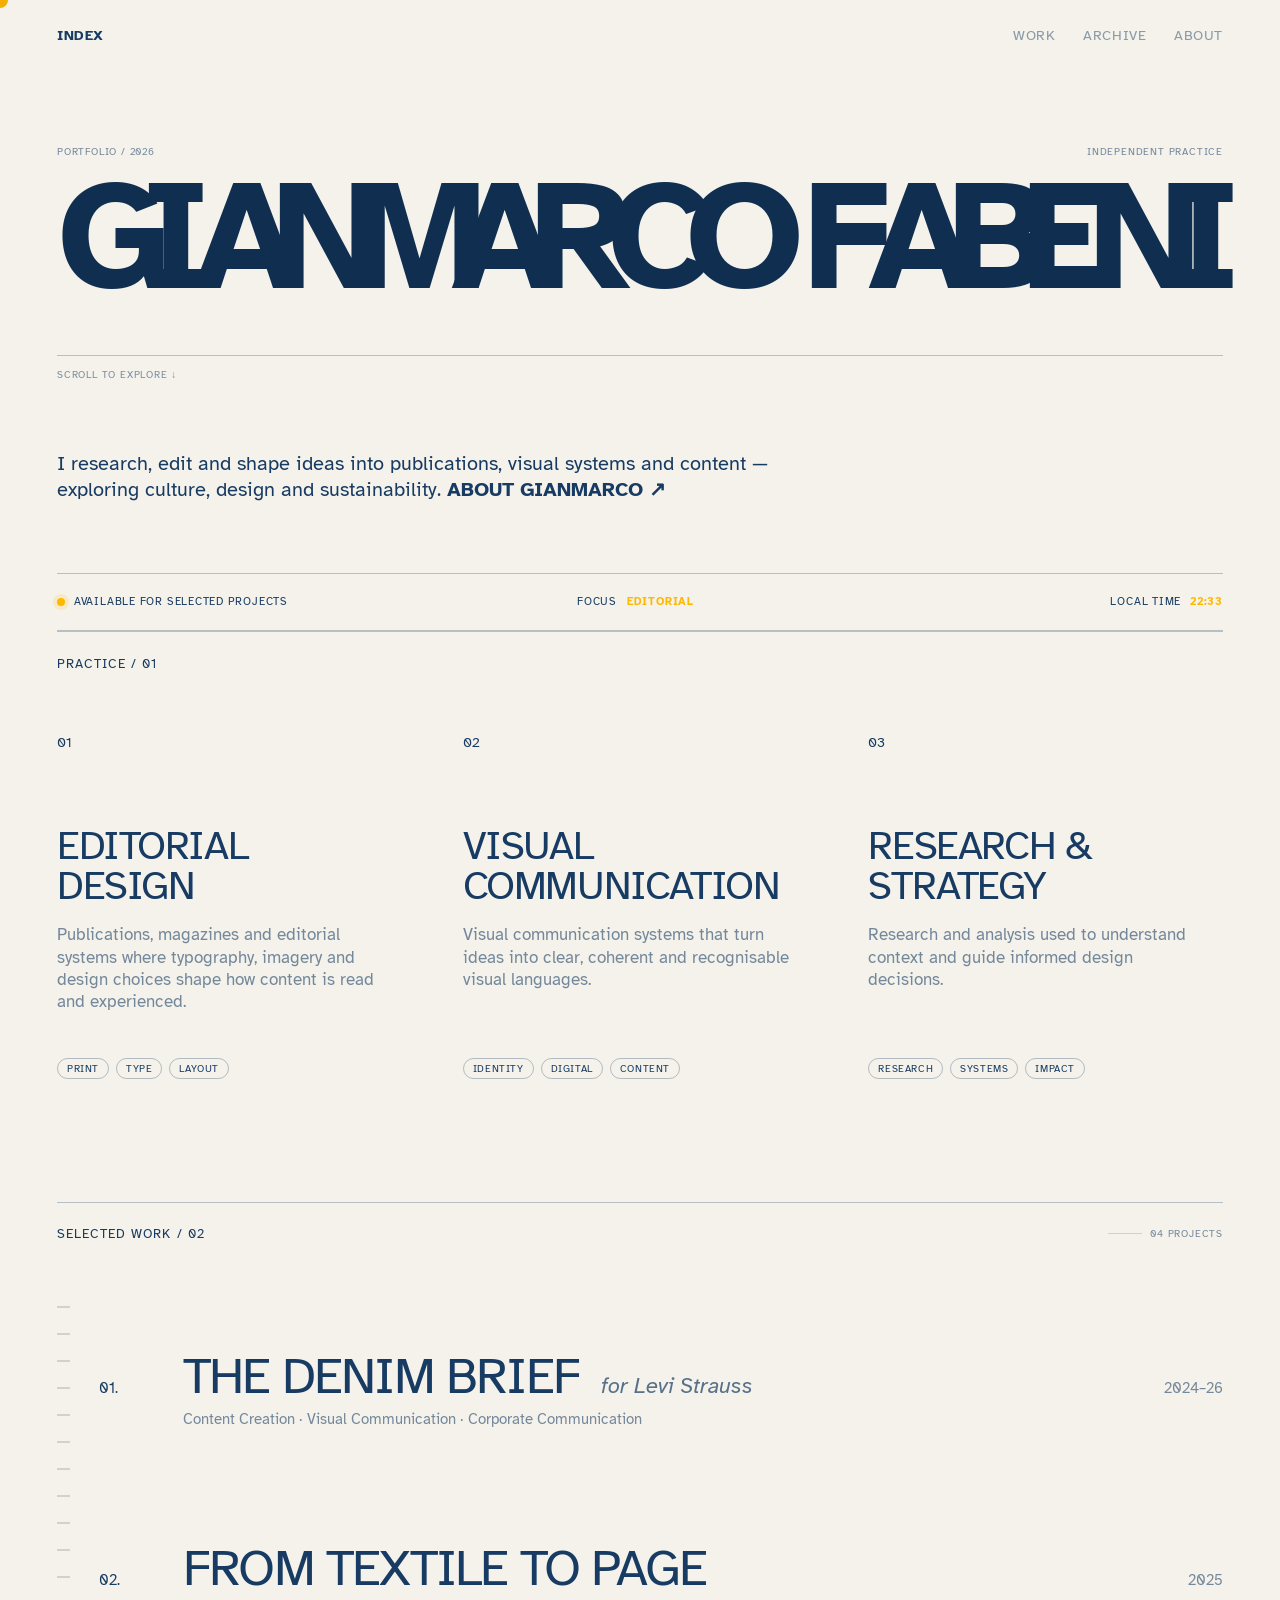
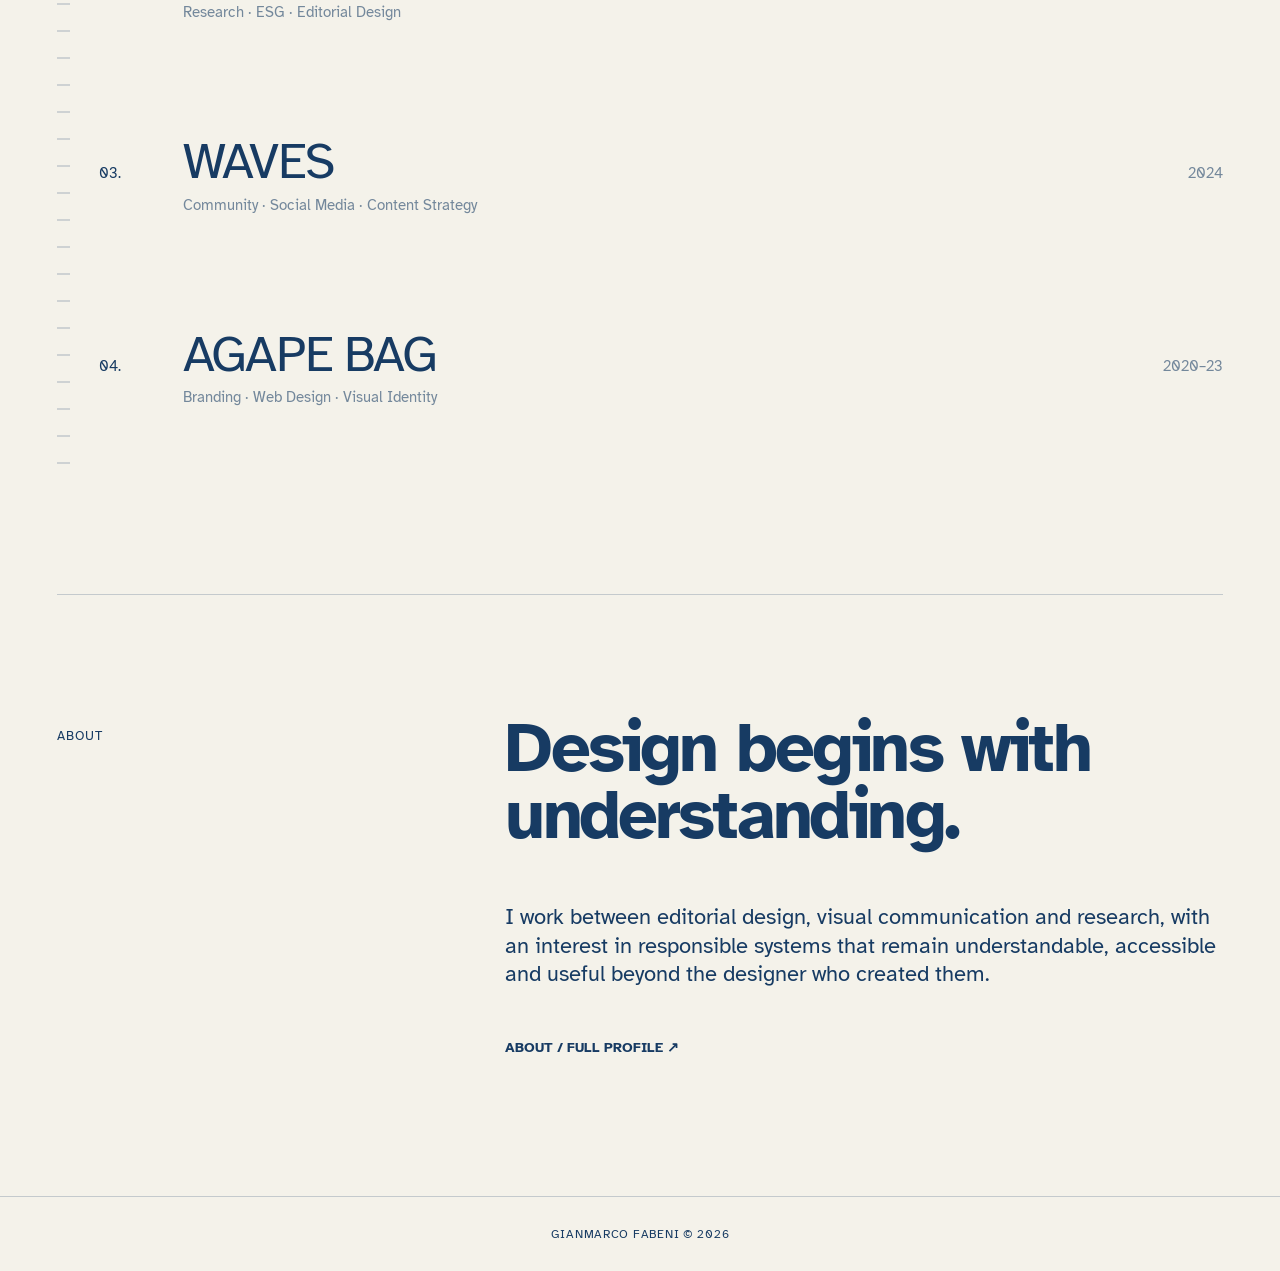
==== index.html @ 1331a229 "Add files via upload" ====
<!doctype html>
<html lang="en">
<head>
  <meta charset="utf-8">
  <meta name="viewport" content="width=device-width,initial-scale=1">
  <title>Gianmarco Fabeni — Editorial & Visual Designer</title>
  <meta name="description" content="Gianmarco Fabeni — Editorial & Visual Designer working across research, communication and responsible design.">
  <link rel="preconnect" href="https://fonts.googleapis.com">
  <link rel="preconnect" href="https://fonts.gstatic.com" crossorigin>
  <link href="https://fonts.googleapis.com/css2?family=Atkinson+Hyperlegible:wght@400;700&display=swap" rel="stylesheet">
  <link rel="stylesheet" href="styles.css">
</head>
<body>
  <div class="cursor" aria-hidden="true"></div>

  <header class="site-header">
    <span class="page-label">INDEX</span>
    <nav aria-label="Main navigation">
      <a href="#work">WORK</a>
      <a href="archive.html">ARCHIVE</a>
      <a href="about.html">ABOUT</a>
    </nav>
  </header>

  <main id="top">
    <section class="hero">
      <div class="hero-meta"><span>PORTFOLIO / 2026</span><span>INDEPENDENT PRACTICE</span></div><h1 class="masthead dynamic-hero-name" aria-label="Gianmarco Fabeni">GIANMARCO FABENI</h1>
      <div class="hero-rule"></div><span class="scroll-cue">SCROLL TO EXPLORE ↓</span>
      <div class="intro">
        <p>I research, edit and shape ideas into publications, visual systems and content — exploring culture, design and sustainability. <a href="about.html">ABOUT GIANMARCO ↗</a></p>
      </div>
    </section>

    <section class="status-strip" aria-label="Current status">
      <div class="status-item"><span class="status-dot"></span><span>AVAILABLE FOR SELECTED PROJECTS</span></div>
      <div class="status-item status-mode"><span>FOCUS</span><strong id="focus-mode">EDITORIAL</strong></div>
      <div class="status-item status-time"><span>LOCAL TIME</span><strong id="local-time">--:--</strong></div>
    </section>

    <section class="practice" id="practice" aria-labelledby="practice-title">
      <div class="practice-heading" id="practice-title">PRACTICE / 01</div>

      <div class="practice-list">
        <article class="practice-item">
          <span class="practice-number">01</span>
          <div>
            <h2>EDITORIAL DESIGN</h2>
            <p>Publications, magazines and editorial systems where typography, imagery and design choices shape how content is read and experienced.</p><div class="practice-tags"><span>PRINT</span><span>TYPE</span><span>LAYOUT</span></div>
          </div>
        </article>

        <article class="practice-item">
          <span class="practice-number">02</span>
          <div>
            <h2>VISUAL COMMUNICATION</h2>
            <p>Visual communication systems that turn ideas into clear, coherent and recognisable visual languages.</p><div class="practice-tags"><span>IDENTITY</span><span>DIGITAL</span><span>CONTENT</span></div>
          </div>
        </article>

        <article class="practice-item">
          <span class="practice-number">03</span>
          <div>
            <h2>RESEARCH &amp; STRATEGY</h2>
            <p>Research and analysis used to understand context and guide informed design decisions.</p><div class="practice-tags"><span>RESEARCH</span><span>SYSTEMS</span><span>IMPACT</span></div>
          </div>
        </article>
      </div>
    </section>

    <section class="work" id="work" aria-labelledby="work-title">
      <div class="section-label" id="work-title">SELECTED WORK / 02 <span class="section-count">04 PROJECTS</span></div>
      <div class="project-index"><div class="continuous-rail" aria-hidden="true"></div>

        <article class="project" tabindex="0">
          <div class="project-row">
            <span class="number">01.</span>
            <h2><span class="project-title-main">THE DENIM BRIEF</span><span class="project-client">for Levi Strauss</span></h2>
            <span class="year">2024–26</span>
          </div>
          <p class="tags">Content Creation · Visual Communication · Corporate Communication</p>
          <div class="project-more"><p>An internal communication project connecting retail data, product knowledge and store culture through editorial content.</p><a href="denim-brief.html" aria-label="Explore The Denim Brief">EXPLORE PROJECT ↗</a></div>
        </article>

        <article class="project" tabindex="0">
          <div class="project-row">
            <span class="number">02.</span>
            <h2>FROM TEXTILE TO PAGE</h2>
            <span class="year">2025</span>
          </div>
          <p class="tags">Research · ESG · Editorial Design</p>
          <div class="project-more"><p>A research-led editorial project exploring how ESG principles can inform visual design, from production and material choices to inclusive communication.</p><a href="from-textile-to-page.html" aria-label="Explore From Textile to Page">EXPLORE PROJECT ↗</a></div>
        </article>

        <article class="project" tabindex="0">
          <div class="project-row">
            <span class="number">03.</span>
            <h2>WAVES</h2>
            <span class="year">2024</span>
          </div>
          <p class="tags">Community · Social Media · Content Strategy</p>
          <div class="project-more"><p>A communication ecosystem designed to build and engage a community through editorial content, social media, podcasts, music and events.</p><a href="waves.html" aria-label="Explore Waves">EXPLORE PROJECT ↗</a></div>
        </article>

        <article class="project" tabindex="0">
          <div class="project-row">
            <span class="number">04.</span>
            <h2>AGAPE BAG</h2>
            <span class="year">2020–23</span>
          </div>
          <p class="tags">Branding · Web Design · Visual Identity</p>
          <div class="project-more"><p>A visual identity developed to translate the brand’s character into a coherent visual language, extending from its core identity to web and physical touchpoints.</p><a href="agape-bag.html" aria-label="Explore Agape Bag">EXPLORE PROJECT ↗</a></div>
        </article>
      </div>
    </section>

    <section class="about" id="about">
      <p class="eyebrow">ABOUT</p>
      <h2>Design begins with understanding.</h2>
      <p>I work between editorial design, visual communication and research, with an interest in responsible systems that remain understandable, accessible and useful beyond the designer who created them.</p>
      <a href="about.html">ABOUT / FULL PROFILE ↗</a>
    </section>
  </main>

  <footer>
    <span>GIANMARCO FABENI © 2026</span>
  </footer>

  <script src="script.js"></script>
</body>
</html>
---- styles.css ----
*{box-sizing:border-box}
:root{
  --paper:#f4f2ea;
  --ink:#173b63;
  --muted:rgba(23,59,99,.58);
  --yellow:#FFB800;
  --margin:clamp(24px,4.45vw,64px);
}
html{scroll-behavior:smooth}
body{
  margin:0;background:var(--paper);color:var(--ink);
  font-family:"Atkinson Hyperlegible",Arial,sans-serif;
  cursor:none;
}
a{color:inherit;text-decoration:none}
a:hover{text-decoration:underline;text-underline-offset:.18em}
.site-header{
  position:relative;display:flex;justify-content:space-between;align-items:center;
  padding:28px var(--margin);font-size:14px;letter-spacing:.04em;
}
.site-header nav{display:flex;gap:28px}
.site-header nav a{opacity:.48}.site-header nav a:hover{opacity:1}
.nav-active{font-weight:700}
.hero{
  min-height:calc(100vh - 74px);padding:5vh var(--margin) 8vh;
  display:flex;flex-direction:column;justify-content:flex-start;gap:clamp(88px,7.5vw,112px);
}
.hero h1{margin:0;font-size:clamp(86px,13.5vw,210px);line-height:.78;letter-spacing:-.065em;font-weight:700}
.hero h1 span{display:block}
.intro{width:min(680px,58vw);margin-left:1px}
.intro p{font-size:clamp(18px,1.55vw,25px);line-height:1.25;margin:0}
.intro a,.project-more a,.about a{font-weight:700;white-space:nowrap}
.work{padding:80px var(--margin) 130px}
.section-label,.eyebrow{font-size:13px;letter-spacing:.08em;margin-bottom:52px}
.project-index{border-top:1px solid rgba(23,59,99,.22)}
.project{
  position:relative;padding:58px 0 58px 42px;border-bottom:0;
  outline:none;overflow:hidden;
}
.rail{
  position:absolute;left:0;top:0;bottom:0;width:40px;
}
.project-row{display:grid;grid-template-columns:68px minmax(0,1fr) auto;align-items:baseline;gap:16px}
.number,.year,.tags{font-size:15px}
.project h2{
  margin:0;font-size:clamp(34px,4vw,61px);line-height:.95;letter-spacing:-.035em;font-weight:400;
  transform-origin:left center;transition:transform .30s cubic-bezier(.2,.75,.25,1),font-weight .2s ease;
}
.year{color:var(--muted)}
.tags{margin:10px 0 0 84px;color:var(--muted)}
.project-more{
  margin:0 0 0 84px;max-width:800px;max-height:0;opacity:0;overflow:hidden;transform:translateY(-10px);
  transition:max-height .46s cubic-bezier(.22,.7,.22,1),opacity .34s ease .06s,transform .42s cubic-bezier(.22,.7,.22,1),margin .42s cubic-bezier(.22,.7,.22,1);
}
.project-more > a{
  display:block;
  width:max-content;
  margin:12px 0 0 0;
}
.project-more p{font-size:18px;line-height:1.3;margin:0}
.project-more a{font-size:14px;white-space:nowrap}
.project:hover .rail:after,.project:focus-within .project:hover h2,.project:focus-within h2{transform:scale(1.12);font-weight:700}
.project:hover .project-more,.project:focus-within .project-more{
  max-height:110px;opacity:1;transform:none;margin-top:24px
}
.about{
  margin:0 var(--margin);padding:120px 0 140px;border-top:1px solid rgba(23,59,99,.22);
  display:grid;grid-template-columns:1fr 2fr;column-gap:7vw;
}
.about .eyebrow{grid-column:1}
.about h2{grid-column:2;margin:0 0 32px;font-size:clamp(42px,5.5vw,84px);line-height:.95;letter-spacing:-.04em}
.about>p:not(.eyebrow),.about>a{grid-column:2}
.about>p:not(.eyebrow){max-width:720px;font-size:22px;line-height:1.3}
.about>a{margin-top:28px;font-size:14px}
footer{
  padding:30px var(--margin);border-top:1px solid rgba(23,59,99,.22);
  display:flex;justify-content:space-between;font-size:12px;letter-spacing:.06em
}
.cursor{
  position:fixed;left:0;top:0;width:16px;height:16px;border-radius:50%;background:var(--yellow);
  transform:translate(-50%,-50%);pointer-events:none;z-index:9999;
  transition:width .18s ease,height .18s ease,opacity .2s ease;mix-blend-mode:multiply
}
.cursor.is-hover{width:38px;height:38px}
@media (pointer:coarse){
  body{cursor:auto}.cursor{display:none}
}
@media (max-width:760px){
  .site-header{padding-top:20px}.site-header nav{gap:16px}.site-header nav a:first-child{display:none}
  .hero{min-height:88vh;padding-top:8vh;gap:54px}
  .hero h1{font-size:clamp(72px,23vw,118px);line-height:.8}
  .intro{width:100%;margin-top:60px}.intro p{font-size:19px}
  .work{padding-top:55px}
  .project{padding:42px 0 42px 26px}
  .project-row{grid-template-columns:44px 1fr;gap:8px}
  .project h2{font-size:36px;grid-column:2}
  .number{grid-column:1;grid-row:1}.year{grid-column:2;margin-top:8px}
  .tags{margin-left:52px;font-size:14px}
  .project-more{margin-left:52px;grid-template-columns:1fr;gap:20px}
  .project:hover h2,.project:focus-within h2{transform:none}
  .project-more{max-height:none;opacity:1;transform:none;margin-top:18px}
  .about{grid-template-columns:1fr;padding:90px 0}
  .about .eyebrow,.about h2,.about>p:not(.eyebrow),.about>a{grid-column:1}
  .about h2{font-size:52px}
  footer{gap:20px;align-items:flex-end}
}

@media (pointer:fine){
  .project:not(:hover):focus-within   .project:not(:hover):focus-within h2{transform:none;font-weight:400}
  .project:not(:hover):focus-within .project-more{max-height:0;opacity:0;transform:translateY(-10px);margin-top:0}
}

footer{justify-content:center;text-align:center}

.rail-ticks{position:absolute;inset:0}
.rail-tick{
  position:absolute;
  left:0;
  width:13px;
  height:1px;
  background:rgba(23,59,99,.35);
  transform:translateY(-50%);
  transform-origin:left center;
  transition:width .2s ease,background .2s ease,opacity .2s ease;
}


.rail-tick{
  transition:width .10s linear, background .10s linear, opacity .10s linear;
}

/* V3.6 — one uninterrupted roll for the entire project index */
.project-index{
  position:relative;
}
.continuous-rail{
  position:absolute;
  left:0;
  top:0;
  bottom:0;
  width:40px;
  pointer-events:none;
  z-index:2;
}
.continuous-rail .rail-tick{
  position:absolute;
  left:0;
  width:13px;
  height:1px;
  background:rgba(23,59,99,.35);
  transform:translateY(-50%);
  transform-origin:left center;
  transition:width .10s linear, background .10s linear;
}
.project > .rail{display:none !important}

.hero h1{
  color:#102F50;
}

.project-row,
.project .tags,
.project-more{
  transition:
    transform .30s cubic-bezier(.22,.7,.22,1),
    opacity .34s ease,
    max-height .46s cubic-bezier(.22,.7,.22,1),
    margin .42s cubic-bezier(.22,.7,.22,1);
}

.project:hover .project-row,
.project:hover .tags,
.project:hover .project-more{
  transform:translateX(14px);
}

.project:hover h2{
  font-weight:700;
}

/* Keep keyboard focus visually equivalent without interfering with mouse hover. */
.project:focus-within h2{
  font-weight:700;
}

@media (max-width:760px){
  .project:hover .project-row,
  .project:hover .tags,
  .project:hover .project-more{
    transform:none;
  }
}

.project .project-more{
  transform:translate(0,-10px);
}
.project:hover .project-more,
.project:focus-within .project-more{
  transform:translate(14px,0);
}
@media (pointer:fine){
  .project:not(:hover):focus-within .project-more{
    transform:translate(0,-10px);
  }
}
@media (max-width:760px){
  .project .project-more,
  .project:hover .project-more,
  .project:focus-within .project-more{
    transform:none;
  }
}

/* V4 — editorial masthead + Practice */
.hero{
  min-height:auto;
  padding:clamp(70px,8vh,110px) var(--margin) 78px;
  display:block;
}
.hero .masthead{
  margin:0;
  width:100%;
  font-size:clamp(76px,12.15vw,184px);
  line-height:.78;
  letter-spacing:-.067em;
  white-space:nowrap;
  color:#102F50;
  text-align:center;
}
.hero .masthead span{display:inline}
.hero-rule{
  width:100%;
  height:1px;
  margin:58px 0 28px;
  background:rgba(23,59,99,.28);
}
.hero .intro{
  width:min(760px,62vw);
  margin:0 0 0 auto;
}
.hero .intro p{
  margin:0;
  font-size:clamp(19px,1.55vw,25px);
  line-height:1.28;
}

.practice{
  margin:0 var(--margin);
  padding:0 0 105px;
  border-top:1px solid rgba(23,59,99,.28);
}
.practice-heading{
  padding:24px 0 52px;
  font-size:13px;
  letter-spacing:.08em;
}
.practice-list{
  display:flex;
  flex-direction:column;
}
.practice-item{
  display:grid;
  grid-template-columns:minmax(70px,1fr) 2.35fr;
  gap:5vw;
  padding:34px 0;
  align-items:start;
  transition:transform .28s cubic-bezier(.22,.7,.22,1);
}
.practice-number{
  font-size:14px;
  transition:color .2s ease,font-weight .2s ease;
}
.practice-item h2{
  margin:0;
  font-size:clamp(30px,3.25vw,50px);
  line-height:.98;
  letter-spacing:-.035em;
  font-weight:400;
  transition:font-weight .2s ease;
}
.practice-item p{
  margin:10px 0 0;
  max-width:620px;
  font-size:17px;
  line-height:1.3;
  color:var(--muted);
}
.practice-item:hover{
  transform:translateX(14px);
}
.practice-item:hover .practice-number{
  color:var(--yellow);
  font-weight:700;
}
.practice-item:hover h2{
  font-weight:700;
}

/* Bring work closer and let the editorial rules create the rhythm. */
.work{
  padding-top:0;
}
.work .section-label{
  padding-top:24px;
  border-top:1px solid rgba(23,59,99,.28);
}

@media(max-width:760px){
  .hero{
    padding-top:64px;
    padding-bottom:64px;
  }
  .hero .masthead{
    font-size:clamp(68px,22vw,112px);
    line-height:.8;
    white-space:normal;
    text-align:left;
  }
  .hero .masthead span{
    display:block;
  }
  .hero-rule{
    margin:42px 0 24px;
  }
  .hero .intro{
    width:100%;
  }
  .practice{
    padding-bottom:76px;
  }
  .practice-heading{
    padding-bottom:30px;
  }
  .practice-item{
    grid-template-columns:42px 1fr;
    gap:12px;
    padding:27px 0;
  }
  .practice-item:hover{
    transform:none;
  }
  .practice-item h2{
    font-size:34px;
  }
}

/* V4.1 — left intro + three-column Practice */

/* Intro returns to the left edge of the main grid */
.hero .intro{
  width:min(760px,62vw);
  margin:0;
}

/* Practice becomes a horizontal counterpoint to the vertical work index */
.practice-list{
  display:grid;
  grid-template-columns:repeat(3,minmax(0,1fr));
  gap:clamp(28px,4vw,64px);
  align-items:stretch;
}

.practice-item{
  display:flex;
  flex-direction:column;
  padding:10px 0 18px;
  min-width:0;
  transition:transform .28s cubic-bezier(.22,.7,.22,1);
}

.practice-item > div{
  display:flex;
  flex:1;
  flex-direction:column;
}

.practice-number{
  display:block;
  margin-bottom:clamp(8px,1vw,13px);
}

.practice-item h2{
  max-width:10ch;
  font-size:clamp(30px,3.15vw,48px);
}

.practice-item p{
  max-width:30ch;
  margin-top:18px;
}

.practice-item:hover{
  transform:translateY(-8px);
}

/* No card borders/dividers: the change of direction is created by the grid itself. */

@media(max-width:760px){
  .hero .intro{
    width:100%;
  }
  .practice-list{
    grid-template-columns:1fr;
    gap:0;
  }
  .practice-item{
    display:grid;
    grid-template-columns:42px 1fr;
    gap:12px;
    padding:28px 0;
  }
  .practice-number{
    margin:0;
  }
  .practice-item h2{
    max-width:none;
  }
  .practice-item p{
    max-width:34ch;
    margin-top:10px;
  }
  .practice-item:hover{
    transform:none;
  }
}

/* V4.2 — centered intro block, left-aligned copy */
.hero .intro{
  width:min(760px,62vw);
  margin-left:auto;
  margin-right:auto;
  text-align:left;
}

/* V4.3 — text links behave as accent interactions, not classic hyperlinks */
a:hover{
  text-decoration:none;
}

/* Editorial text CTAs */
.intro a,
.project-more a,
.about a{
  display:inline-block;
  transform-origin:left center;
  transition:
    color .18s ease,
    transform .22s cubic-bezier(.22,.7,.22,1),
    font-weight .18s ease;
}

.intro a:hover,
.project-more a:hover,
.about a:hover{
  color:var(--yellow);
  font-weight:700;
  transform:scale(1.065);
}

/* Navigation stays more restrained but follows the same interaction language */
.site-header a{
  transition:
    color .18s ease,
    transform .22s cubic-bezier(.22,.7,.22,1),
    opacity .18s ease,
    font-weight .18s ease;
  transform-origin:center;
}

.site-header a:hover{
  color:var(--yellow);
  opacity:1;
  font-weight:700;
  transform:scale(1.055);
}

/* Avoid hover scaling on touch layouts */
@media (pointer:coarse){
  .intro a:hover,
  .project-more a:hover,
  .about a:hover,
  .site-header a:hover{
    transform:none;
  }
}

/* V4.4 — intro aligned to the left, vertically centered in its section */
.hero .intro{
  width:min(760px,62vw);
  margin:0;
  padding:clamp(52px,5.5vw,82px) 0;
  text-align:left;
}

/* The rule defines the top edge of the intro section;
   remove the old asymmetric spacing below the masthead. */
.hero-rule{
  margin:58px 0 0;
}

/* Avoid adding extra space after the intro before the next section. */
.hero{
  padding-bottom:0;
}

@media(max-width:760px){
  .hero .intro{
    width:100%;
    padding:44px 0;
  }
  .hero-rule{
    margin:42px 0 0;
  }
}

/* V4.7 — section-title cleanup + fixed project year */

/* SELECTED WORK is already the beginning of the section:
   no additional rule directly beneath/attached to its label. */
.work .section-label{
  border-top:0 !important;
}

/* The project block still shifts on hover, but the year stays anchored
   to its original right-hand position. */
.project:hover .project-row .year{
  transform:translateX(-14px);
}

/* Keep the year stable during keyboard focus too, where applicable. */
.project:focus-within .project-row .year{
  transform:translateX(-14px);
}

.project-row .year{
  transition:none;
}

@media(max-width:760px){
  .project:hover .project-row .year,
  .project:focus-within .project-row .year{
    transform:none;
  }
}

/* V4.8 — Selected Work section divider matches Practice exactly */

/* The divider belongs to the section container, above its title. */
.work{
  border-top:1px solid rgba(23,59,99,.28);
}

/* Match PRACTICE / 01 spacing exactly. */
.work .section-label{
  border-top:0 !important;
  padding-top:24px;
  margin-bottom:52px;
  font-size:13px;
  letter-spacing:.08em;
}

@media(max-width:760px){
  .work .section-label{
    padding-top:24px;
    margin-bottom:30px;
  }
}

/* V4.9 — correct Selected Work divider placement */

/* Remove the full-width line introduced in V4.8. */
.work{
  border-top:0 !important;
}

/* Use the existing inner line, constrained by the same content margins,
   but place it ABOVE SELECTED WORK / 02. */
.work .section-label{
  position:relative;
  border-top:0 !important;
  padding-top:24px;
  margin-top:0;
  margin-bottom:52px;
}

.work .section-label::before{
  content:"";
  position:absolute;
  left:0;
  right:0;
  top:0;
  height:1px;
  background:rgba(23,59,99,.28);
}

/* Ensure no second line remains below the section title. */
.work .section-label::after{
  content:none !important;
  display:none !important;
}

@media(max-width:760px){
  .work .section-label{
    padding-top:24px;
    margin-bottom:30px;
  }
}

/* V4.10 — no divider between Selected Work title and project list */
.work .section-label + *,
.project-index{
  border-top:0 !important;
}
.project-index::before,
.project-index::after{
  content:none !important;
  display:none !important;
}

/* V4.11 UI layer — more interface, still editorial */
.status-strip{
  margin:0 var(--margin);
  min-height:58px;
  border-top:1px solid rgba(23,59,99,.28);
  border-bottom:1px solid rgba(23,59,99,.28);
  display:grid;
  grid-template-columns:1.15fr 1fr auto;
  align-items:center;
  gap:24px;
  font-size:11px;
  letter-spacing:.07em;
}
.status-item{
  display:flex;
  align-items:center;
  gap:9px;
  white-space:nowrap;
}
.status-dot{
  width:8px;height:8px;border-radius:50%;
  background:var(--yellow);
  box-shadow:0 0 0 4px rgba(255,184,0,.16);
}
.status-time{
  justify-content:flex-end;
}
.status-time strong{
  font-size:11px;
  font-weight:700;
  color:var(--yellow);
}

.practice-tags{
  display:flex;
  flex-wrap:wrap;
  gap:7px;
  margin-top:auto;
  padding-top:clamp(36px,3.5vw,48px);
}
.practice-tags span{
  border:1px solid rgba(23,59,99,.30);
  border-radius:999px;
  padding:5px 9px 4px;
  font-size:10px;
  line-height:1;
  letter-spacing:.06em;
  transition:background .18s ease,color .18s ease,border-color .18s ease;
}
.practice-item:hover .practice-tags span{
  border-color:var(--yellow);
}
.practice-item:hover .practice-tags span:first-child{
  background:var(--yellow);
  color:var(--ink);
}

.work .section-label{
  display:flex;
  justify-content:space-between;
  align-items:center;
}
.section-count{
  font-size:10px;
  font-weight:400;
  letter-spacing:.08em;
  opacity:.58;
}

/* Small index markers make the project rows feel more like an interface. */
.project-row h2::after{
  content:" ↗";
  display:inline-block;
  margin-left:.28em;
  font-size:.42em;
  vertical-align:top;
  opacity:0;
  color:var(--yellow);
  transform:translate(-4px,3px);
  transition:opacity .18s ease,transform .2s ease;
}
.project:hover .project-row h2::after{
  opacity:1;
  transform:translate(0,3px);
}

@media(max-width:760px){
  .status-strip{
    grid-template-columns:1fr auto;
    padding:14px 0;
    gap:10px 18px;
  }
  .status-strip .status-item:nth-child(2){display:none}
  .practice-tags{margin-top:16px;padding-top:0}
}

/* V4.12 — UI refinements */

/* 1. Status bar: three equally spaced fields */
.status-strip{
  grid-template-columns:repeat(3,minmax(0,1fr));
}
.status-strip .status-item:nth-child(1){justify-content:flex-start}
.status-strip .status-item:nth-child(2){justify-content:center}
.status-strip .status-item:nth-child(3){justify-content:flex-end}

/* 3. Practice hover: no vertical movement, only typographic emphasis */
.practice-item:hover{
  transform:none !important;
}
.practice-item:hover h2{
  font-weight:700;
}

/* Chips behave consistently: all yellow or all neutral. */
.practice-item:hover .practice-tags span{
  border-color:var(--yellow);
  background:var(--yellow);
  color:var(--ink);
}
.practice-item:hover .practice-tags span:first-child{
  background:var(--yellow);
  color:var(--ink);
}

/* 4. Explore Project is permanently yellow.
   Hover/focus only increases its presence; no color change. */
.project-more a{
  color:var(--yellow) !important;
  font-weight:700;
  text-decoration:none !important;
  transform-origin:left center;
  transition:transform .22s cubic-bezier(.22,.7,.22,1),font-weight .18s ease;
}
.project-more a:hover,
.project-more a:focus-visible,
.project-more a:active{
  color:var(--yellow) !important;
  font-weight:800;
  transform:scale(1.065);
  text-decoration:none !important;
}

/* 5. Remove yellow arrow next to project title */
.project-row h2::after{
  content:none !important;
  display:none !important;
}

@media(max-width:760px){
  .status-strip{
    grid-template-columns:1fr 1fr;
  }
  .status-strip .status-item:nth-child(3){justify-content:flex-end}
}

/* V4.13 — Practice fields stay outlined on hover */
.practice-item:hover .practice-tags span,
.practice-item:hover .practice-tags span:first-child{
  background:transparent !important;
  border-color:var(--yellow);
  color:var(--ink);
}

/* V4.14 — deepen the interface without adding decorative clutter */

.hero-meta{
  display:flex;
  justify-content:space-between;
  align-items:center;
  margin-bottom:18px;
  font-size:10px;
  letter-spacing:.08em;
  opacity:.58;
}

.hero-rule{
  position:relative;
}

.scroll-cue{
  display:block;
  width:max-content;
  margin-top:12px;
  font-size:10px;
  letter-spacing:.08em;
  opacity:.55;
  transition:color .18s ease,opacity .18s ease,transform .22s ease;
}
.scroll-cue:hover{
  color:var(--yellow);
  opacity:1;
  transform:translateY(3px);
}

.status-mode{
  justify-content:center;
  gap:10px;
}
.status-mode strong{
  min-width:76px;
  color:var(--yellow);
  font-size:11px;
  font-weight:700;
  text-align:left;
}

/* Give Practice a subtle "active module" behavior:
   content stays still; only hierarchy changes. */
.practice-item{
  position:relative;
}
.practice-item::before{
  content:"";
  position:absolute;
  left:0;
  top:0;
  width:0;
  height:2px;
  background:var(--yellow);
  transition:width .28s cubic-bezier(.22,.7,.22,1);
}
.practice-item:hover::before{
  width:34px;
}

/* Project metadata behaves like a compact UI readout */
.project .tags{
  display:flex;
  flex-wrap:wrap;
  gap:7px;
}
.project .tags span{
  border:1px solid rgba(23,59,99,.22);
  border-radius:999px;
  padding:4px 8px 3px;
  font-size:10px;
  letter-spacing:.04em;
  transition:border-color .18s ease;
}
.project:hover .tags span{
  border-color:rgba(255,184,0,.85);
}

/* Tiny progress indicator attached to the Selected Work section count */
.section-count{
  display:flex;
  align-items:center;
  gap:8px;
}
.section-count::before{
  content:"";
  width:34px;
  height:1px;
  background:var(--yellow);
}

@media(max-width:760px){
  .hero-meta span:last-child{display:none}
  .scroll-cue{margin-top:10px}
  .practice-item::before{display:none}
}

/* V5 — Archive: same identity, less obedience */
.archive-page{overflow-x:hidden}
.archive-hero{
  padding:clamp(86px,10vh,130px) var(--margin) 0;
}
.archive-meta{
  display:flex;justify-content:space-between;
  margin-bottom:18px;font-size:10px;letter-spacing:.08em;opacity:.58;
}
.archive-hero h1{
  margin:0;color:#102F50;
  font-size:clamp(110px,20vw,310px);
  line-height:.72;letter-spacing:-.075em;font-weight:700;
}
.archive-rule{height:1px;background:rgba(23,59,99,.28);margin-top:64px}
.archive-intro{
  max-width:720px;padding:clamp(48px,5vw,76px) 0;
}
.archive-intro p{margin:0;font-size:clamp(20px,1.8vw,28px);line-height:1.25}

.archive-toolbar{
  margin:0 var(--margin);
  min-height:64px;
  border-top:1px solid rgba(23,59,99,.28);
  border-bottom:1px solid rgba(23,59,99,.28);
  display:grid;grid-template-columns:auto 1fr auto;align-items:center;gap:30px;
  font-size:10px;letter-spacing:.06em;
}
.archive-status{display:flex;align-items:center;gap:9px;white-space:nowrap}
.archive-filters{display:flex;justify-content:center;flex-wrap:wrap;gap:7px}
.archive-filter{
  appearance:none;background:transparent;color:var(--ink);
  border:1px solid rgba(23,59,99,.25);border-radius:999px;
  padding:6px 10px 5px;font:inherit;cursor:pointer;
  transition:border-color .18s ease,font-weight .18s ease,transform .18s ease;
}
.archive-filter:hover,.archive-filter.is-active{
  border-color:var(--yellow);font-weight:700;
}
.archive-filter:hover{transform:scale(1.04)}
.archive-count{white-space:nowrap}.archive-count strong{color:var(--yellow)}

.archive-grid{
  margin:42px var(--margin) 120px;
  display:grid;
  grid-template-columns:repeat(12,minmax(0,1fr));
  gap:18px;
  align-items:start;
}
.archive-card{
  grid-column:span 4;
  min-height:430px;
  border:1px solid rgba(23,59,99,.22);
  padding:14px;
  display:flex;flex-direction:column;
  transition:transform .26s cubic-bezier(.22,.7,.22,1),border-color .18s ease;
}
.archive-card:hover{border-color:var(--yellow);transform:translateY(-5px)}
.archive-card--feature{grid-column:span 7;min-height:620px}
.archive-card--photo{grid-column:span 5;min-height:520px;margin-top:80px}
.archive-card--drawing{grid-column:span 4;margin-top:-30px}
.archive-card--tattoo{grid-column:span 4;margin-top:30px}
.archive-card--type{grid-column:span 4;margin-top:-10px}
.archive-card--editorial{grid-column:span 5}
.archive-card--note{grid-column:span 3;margin-top:60px}
.archive-card--empty{grid-column:span 4;margin-top:10px}
.archive-card.is-hidden{display:none}
.archive-card-head{display:flex;justify-content:space-between;font-size:9px;letter-spacing:.07em;opacity:.6}
.archive-card-copy{margin-top:auto;padding-top:24px}
.archive-card-copy h2{margin:0;font-size:26px;letter-spacing:-.035em}
.archive-card-copy p{margin:6px 0 0;font-size:12px;opacity:.62}

.archive-object-stage{position:relative;min-height:490px;display:grid;place-items:center;perspective:1200px}
.mini-book{
  --w:230px;--h:325px;--d:30px;
  width:var(--w);height:var(--h);position:relative;transform-style:preserve-3d;
  transform:rotateX(-8deg) rotateY(-24deg) rotateZ(2deg);
  transition:transform .5s cubic-bezier(.22,.7,.22,1);
}
.archive-card--feature:hover .mini-book{transform:rotateX(-5deg) rotateY(-12deg) rotateZ(-1deg) scale(1.03)}
.mini-cover{position:absolute;inset:0;transform:translateZ(15px);background:var(--yellow);border:1px solid rgba(23,59,99,.45);padding:18px;display:flex;flex-direction:column}
.mini-cover small,.mini-cover span{font-size:8px;letter-spacing:.08em}
.mini-cover strong{margin:auto 0;font-size:48px;letter-spacing:-.06em}
.mini-spine{position:absolute;left:-15px;width:30px;height:325px;background:#102F50;color:var(--yellow);transform:rotateY(-90deg);display:grid;place-items:center;writing-mode:vertical-rl;font-size:8px;letter-spacing:.08em}
.mini-pages{position:absolute;right:-15px;top:4px;width:30px;height:317px;transform:rotateY(90deg);background:repeating-linear-gradient(90deg,#eee9dc 0 2px,#d8d1c2 2px 3px)}
.object-hint{position:absolute;bottom:22px;font-size:9px;letter-spacing:.07em;opacity:.55}

.contact-sheet{margin:auto 0;display:grid;grid-template-columns:repeat(3,1fr);gap:7px}
.contact-sheet i{display:block;aspect-ratio:4/5;background:linear-gradient(145deg,#173b63,#f4f2ea);border:1px solid rgba(23,59,99,.2)}
.contact-sheet i:nth-child(2n){background:linear-gradient(25deg,var(--yellow),#173b63)}
.paper-stack{position:relative;height:280px;margin:auto 0}
.paper-stack div{position:absolute;width:62%;height:82%;left:19%;top:8%;border:1px solid rgba(23,59,99,.25);background:#eee9dc}
.paper-stack div:nth-child(1){transform:rotate(-8deg)}
.paper-stack div:nth-child(2){transform:rotate(6deg)}
.paper-stack .sketch-paper{transform:rotate(-1deg);display:grid;place-items:center;font-size:72px;color:#173b63}
.tattoo-study{height:270px;margin:auto 0;position:relative;display:grid;place-items:center;border-radius:50%;background:#e6d7c0}
.tattoo-line{font-size:120px;transform:rotate(-18deg);color:#173b63}.tattoo-mark{position:absolute;bottom:14px;right:18px;font-size:9px}
.type-play{margin:auto 0;display:flex;align-items:baseline;justify-content:space-around;font-size:100px;font-weight:700;letter-spacing:-.08em}
.type-play span:nth-child(2){color:var(--yellow)}
.flat-publication{margin:auto;aspect-ratio:3/4;width:68%;background:#173b63;color:#f4f2ea;padding:20px;display:flex;flex-direction:column;justify-content:center}
.flat-publication span{font-size:34px}.flat-publication strong{font-size:58px;color:var(--yellow);line-height:.8}.flat-publication small{margin-top:16px;font-size:8px}
.archive-card blockquote{margin:auto 8%;font-size:clamp(24px,3vw,44px);line-height:1.02;letter-spacing:-.04em}
.empty-object{margin:auto;width:170px;height:170px;border:1px dashed rgba(23,59,99,.35);display:grid;place-items:center}
.empty-object span{font-size:48px;color:var(--yellow)}
.archive-footer{
  margin:0 var(--margin);padding:28px 0 42px;border-top:1px solid rgba(23,59,99,.28);
  display:flex;justify-content:space-between;font-size:10px;letter-spacing:.07em;
}
.archive-footer a{color:var(--yellow);font-weight:700;text-decoration:none}

@media(max-width:900px){
  .archive-toolbar{grid-template-columns:1fr auto;padding:14px 0}
  .archive-filters{grid-column:1/-1;grid-row:2;justify-content:flex-start;padding-bottom:12px}
  .archive-card,.archive-card--feature,.archive-card--photo,.archive-card--drawing,.archive-card--tattoo,.archive-card--type,.archive-card--editorial,.archive-card--note,.archive-card--empty{
    grid-column:span 6;margin-top:0;
  }
}
@media(max-width:600px){
  .archive-meta span:last-child{display:none}
  .archive-hero h1{font-size:25vw}
  .archive-grid{margin-top:24px;gap:12px}
  .archive-card,.archive-card--feature,.archive-card--photo,.archive-card--drawing,.archive-card--tattoo,.archive-card--type,.archive-card--editorial,.archive-card--note,.archive-card--empty{grid-column:1/-1}
  .archive-toolbar{grid-template-columns:1fr auto}
  .archive-status span:last-child{display:none}
  .archive-object-stage{min-height:420px}
  .mini-book{--w:190px;--h:270px;--d:26px}
  .mini-spine{left:-13px;width:26px;height:270px}
  .mini-pages{right:-13px;width:26px;height:262px}
}

/* V5.1 — keep the custom yellow cursor visible throughout Archive */
.archive-page,
.archive-page a,
.archive-page button,
.archive-page .archive-card,
.archive-page .archive-filter,
.archive-page .archive-object-stage{
  cursor:none !important;
}

.archive-page .cursor-dot{
  display:block !important;
  position:fixed;
  z-index:99999 !important;
  pointer-events:none !important;
}

/* Preserve the same interactive enlargement language used on Home */
.archive-page .cursor-dot.is-hovering{
  transform:translate(-50%,-50%) scale(1.8);
}

/* V5.2 — Archive uses the same custom cursor component as Home */
.archive-page .cursor{display:block!important;position:fixed;z-index:99999!important;pointer-events:none!important;}
.archive-page .cursor.is-hover{width:38px;height:38px;}
@media (pointer:coarse){.archive-page{cursor:auto!important}.archive-page .cursor{display:none!important}}

/* V5.3 — Archive is explicitly project-based */
.archive-projects .archive-card{
  cursor:none;
}
.archive-project-meta{
  display:flex;
  flex-wrap:wrap;
  gap:6px;
  margin-bottom:9px;
}
.archive-project-meta span{
  padding:4px 7px 3px;
  border:1px solid rgba(23,59,99,.24);
  border-radius:999px;
  font-size:8px;
  line-height:1;
  letter-spacing:.07em;
}
.archive-card:hover .archive-project-meta span{
  border-color:var(--yellow);
}

/* Tattoo projects remain individual archive entries rather than one generic category card. */
.tattoo-study--02{
  background:#eadfce;
}
.tattoo-study--02 .tattoo-line{
  font-size:96px;
  transform:none;
}

/* Filtering reflows visible projects into a cleaner grid instead of preserving empty category gaps. */
.archive-grid.is-filtered{
  grid-template-columns:repeat(12,minmax(0,1fr));
}
.archive-grid.is-filtered .archive-card:not(.is-hidden){
  grid-column:span 4;
  margin-top:0;
  min-height:430px;
}
.archive-grid.is-filtered .archive-card--feature:not(.is-hidden){
  grid-column:span 6;
  min-height:560px;
}
@media(max-width:900px){
  .archive-grid.is-filtered .archive-card:not(.is-hidden),
  .archive-grid.is-filtered .archive-card--feature:not(.is-hidden){
    grid-column:span 6;
  }
}
@media(max-width:600px){
  .archive-grid.is-filtered .archive-card:not(.is-hidden),
  .archive-grid.is-filtered .archive-card--feature:not(.is-hidden){
    grid-column:1/-1;
  }
}

/* V5.4 — persistent page-name slot in the top-left navigation */
.site-header .page-label{
  font:inherit;
  color:inherit;
  text-decoration:none;
}

/* V5.5 — current page label keeps the original bold navigation treatment */
.site-header .page-label{
  font:inherit;
  font-weight:700;
  color:inherit;
  letter-spacing:inherit;
  text-transform:inherit;
  line-height:inherit;
}

/* V5.6 — Archive footer copyright mirrors the site's original footer logic */
.archive-footer{
  display:grid;
  grid-template-columns:1fr auto 1fr;
  align-items:center;
}
.archive-footer .archive-copyright{
  justify-self:center;
  text-align:center;
}
.archive-footer a{
  justify-self:end;
}

@media(max-width:600px){
  .archive-footer{
    grid-template-columns:1fr auto;
    row-gap:18px;
  }
  .archive-footer .archive-copyright{
    grid-column:1/-1;
    grid-row:2;
    justify-self:center;
  }
}

/* V5.7 — Archive becomes a compact, gapless project matrix */

/* Every project occupies a precise cell: no masonry offsets, no empty holes. */
.archive-grid,
.archive-grid.is-filtered{
  display:grid;
  grid-template-columns:repeat(12,minmax(0,1fr));
  grid-auto-flow:row dense;
  grid-auto-rows:92px;
  gap:12px;
  align-items:stretch;
}

/* Reset all previous staggered offsets. */
.archive-grid .archive-card,
.archive-grid.is-filtered .archive-card:not(.is-hidden){
  margin-top:0 !important;
  min-height:0;
  height:auto;
}

/* Deliberate modular sizes: they tile together rather than float independently. */
.archive-grid .archive-card--feature,
.archive-grid.is-filtered .archive-card--feature:not(.is-hidden){
  grid-column:span 6;
  grid-row:span 6;
}
.archive-grid .archive-card--editorial,
.archive-grid.is-filtered .archive-card--editorial:not(.is-hidden){
  grid-column:span 3;
  grid-row:span 3;
}
.archive-grid .archive-card--photo,
.archive-grid.is-filtered .archive-card--photo:not(.is-hidden){
  grid-column:span 6;
  grid-row:span 4;
}
.archive-grid .archive-card--drawing,
.archive-grid.is-filtered .archive-card--drawing:not(.is-hidden),
.archive-grid .archive-card--tattoo,
.archive-grid.is-filtered .archive-card--tattoo:not(.is-hidden),
.archive-grid .archive-card--type,
.archive-grid.is-filtered .archive-card--type:not(.is-hidden){
  grid-column:span 3;
  grid-row:span 3;
}
.archive-grid .archive-card--note,
.archive-grid.is-filtered .archive-card--note:not(.is-hidden){
  grid-column:span 6;
  grid-row:span 3;
}

/* Keep visuals flexible inside the tighter modules. */
.archive-grid .archive-object-stage{
  min-height:0;
  height:100%;
}
.archive-grid .archive-card--feature .archive-object-stage{
  min-height:390px;
}
.archive-grid .contact-sheet{
  margin:auto 0;
}
.archive-grid .paper-stack,
.archive-grid .tattoo-study{
  height:190px;
}
.archive-grid .type-play{
  font-size:72px;
}

/* Filtered categories should also pack from the top-left with no reserved gaps. */
.archive-card.is-hidden{
  display:none !important;
}

@media(max-width:900px){
  .archive-grid,
  .archive-grid.is-filtered{
    grid-template-columns:repeat(6,minmax(0,1fr));
    grid-auto-rows:90px;
  }
  .archive-grid .archive-card--feature,
  .archive-grid.is-filtered .archive-card--feature:not(.is-hidden),
  .archive-grid .archive-card--photo,
  .archive-grid.is-filtered .archive-card--photo:not(.is-hidden),
  .archive-grid .archive-card--note,
  .archive-grid.is-filtered .archive-card--note:not(.is-hidden){
    grid-column:span 6;
  }
  .archive-grid .archive-card--editorial,
  .archive-grid.is-filtered .archive-card--editorial:not(.is-hidden),
  .archive-grid .archive-card--drawing,
  .archive-grid.is-filtered .archive-card--drawing:not(.is-hidden),
  .archive-grid .archive-card--tattoo,
  .archive-grid.is-filtered .archive-card--tattoo:not(.is-hidden),
  .archive-grid .archive-card--type,
  .archive-grid.is-filtered .archive-card--type:not(.is-hidden){
    grid-column:span 3;
  }
}

@media(max-width:600px){
  .archive-grid,
  .archive-grid.is-filtered{
    display:flex;
    flex-direction:column;
    gap:10px;
  }
  .archive-grid .archive-card,
  .archive-grid.is-filtered .archive-card:not(.is-hidden){
    min-height:390px;
  }
  .archive-grid .archive-card--feature,
  .archive-grid.is-filtered .archive-card--feature:not(.is-hidden){
    min-height:540px;
  }
}

/* V5.8 — Archive card containment pass
   Everything must stay physically inside its assigned grid module. */

.archive-grid .archive-card{
  position:relative;
  box-sizing:border-box;
  overflow:hidden;
  min-width:0;
  min-height:0;
}

/* Header and copy are never allowed to force a card wider than its cell. */
.archive-card-head,
.archive-card-copy,
.archive-project-meta{
  min-width:0;
  max-width:100%;
}
.archive-card-head{
  gap:10px;
}
.archive-card-head span{
  min-width:0;
  overflow:hidden;
  text-overflow:ellipsis;
  white-space:nowrap;
}
.archive-card-head span:last-child{
  text-align:right;
}

.archive-card-copy{
  overflow:hidden;
}
.archive-card-copy h2,
.archive-card-copy p{
  max-width:100%;
  overflow-wrap:anywhere;
}
.archive-card-copy h2{
  font-size:clamp(18px,1.7vw,26px);
  line-height:.95;
}
.archive-card-copy p{
  line-height:1.25;
}

.archive-project-meta{
  overflow:hidden;
}
.archive-project-meta span{
  max-width:100%;
  white-space:nowrap;
}

/* Visual modules scale to the card instead of imposing their old fixed dimensions. */
.archive-card > .contact-sheet,
.archive-card > .paper-stack,
.archive-card > .tattoo-study,
.archive-card > .type-play,
.archive-card > .flat-publication,
.archive-card > blockquote,
.archive-card > .archive-object-stage{
  min-width:0;
  max-width:100%;
  box-sizing:border-box;
}

.archive-card--editorial .flat-publication{
  width:min(72%,180px);
  max-height:190px;
  padding:14px;
}
.archive-card--editorial .flat-publication span{
  font-size:clamp(18px,2vw,28px);
}
.archive-card--editorial .flat-publication strong{
  font-size:clamp(30px,3.4vw,48px);
}
.archive-card--editorial .flat-publication small{
  font-size:7px;
  overflow-wrap:anywhere;
}

.archive-grid .paper-stack,
.archive-grid .tattoo-study{
  height:min(170px,42%);
}
.archive-grid .type-play{
  font-size:clamp(42px,5vw,68px);
  overflow:hidden;
}
.archive-grid .archive-card blockquote{
  max-height:170px;
  overflow:hidden;
  font-size:clamp(18px,2.3vw,32px);
}

/* The 3D object gets a bounded stage so its geometry cannot spill outside Matter. */
.archive-card--feature .archive-object-stage{
  overflow:hidden;
  min-height:0;
}
.archive-card--feature .mini-book{
  --w:clamp(150px,17vw,220px);
  --h:clamp(212px,24vw,310px);
}
.archive-card--feature .mini-spine{
  height:var(--h);
}
.archive-card--feature .mini-pages{
  height:calc(var(--h) - 8px);
}

/* Small archive modules need denser internal spacing. */
.archive-grid .archive-card:not(.archive-card--feature){
  padding:12px;
}
.archive-grid .archive-card:not(.archive-card--feature) .archive-card-copy{
  padding-top:12px;
}
.archive-grid .archive-card:not(.archive-card--feature) .archive-project-meta{
  gap:4px;
  margin-bottom:7px;
}
.archive-grid .archive-card:not(.archive-card--feature) .archive-project-meta span{
  padding:3px 5px 2px;
  font-size:7px;
}

/* At narrower desktop widths, reduce typography before the layout reaches tablet mode. */
@media(max-width:1100px) and (min-width:901px){
  .archive-grid{
    grid-auto-rows:86px;
  }
  .archive-card-head{
    font-size:8px;
  }
  .archive-card-copy h2{
    font-size:19px;
  }
  .archive-card-copy p{
    font-size:10px;
  }
}

/* Tablet: give each module enough vertical room for its content. */
@media(max-width:900px) and (min-width:601px){
  .archive-grid,
  .archive-grid.is-filtered{
    grid-auto-rows:96px;
  }
  .archive-grid .archive-card--editorial,
  .archive-grid .archive-card--drawing,
  .archive-grid .archive-card--tattoo,
  .archive-grid .archive-card--type{
    grid-row:span 4;
  }
}

/* Mobile returns to natural-height cards: no clipping caused by desktop module heights. */
@media(max-width:600px){
  .archive-grid .archive-card,
  .archive-grid.is-filtered .archive-card:not(.is-hidden){
    height:auto;
    overflow:hidden;
  }
  .archive-grid .archive-card--feature .archive-object-stage{
    min-height:390px;
  }
}

/* V5.9 — continuous Archive typographic stream */
.archive-title-marquee{position:relative;width:100%;overflow:hidden;white-space:nowrap;margin:0;z-index:1}
.archive-title-track{display:flex;width:max-content;will-change:transform;animation:archiveTitleScroll 24s linear 1.5s infinite}
.archive-title-set{display:flex;align-items:baseline;flex:none}
.archive-title-set span{flex:none;display:inline-block;margin-right:.22em;color:var(--navy,#173b63);font-size:clamp(84px,14vw,230px);line-height:.82;letter-spacing:-.075em;font-weight:700}
.archive-title-set span:nth-child(2),.archive-title-set span:nth-child(5){font-weight:400;letter-spacing:-.065em}
.archive-title-set span:nth-child(3){letter-spacing:-.055em}
.archive-title-set span:nth-child(4){font-weight:400;letter-spacing:-.08em}
.archive-title-set span:nth-child(6){letter-spacing:-.045em}
@keyframes archiveTitleScroll{from{transform:translate3d(0,0,0)}to{transform:translate3d(-50%,0,0)}}
@media(max-width:600px){.archive-title-track{animation-duration:18s}.archive-title-set span{font-size:clamp(72px,25vw,130px);margin-right:.18em}}
@media(prefers-reduced-motion:reduce){.archive-title-track{animation:none;transform:none}}

/* V6.0 — controlled per-letter hero interaction */
.dynamic-hero-name{display:flex;align-items:baseline;white-space:nowrap}
.dynamic-hero-name .hero-char{
 display:inline-block;transform-origin:center 68%;
 transition:font-weight 1.55s cubic-bezier(.16,1,.3,1),
 font-variation-settings 1.55s cubic-bezier(.16,1,.3,1),
 transform 1.45s cubic-bezier(.16,1,.3,1);
}
.dynamic-hero-name .hero-space{width:.28em;flex:none}
.dynamic-hero-name .hero-char.hero-thin{font-weight:200;font-variation-settings:"wght" 200}
.dynamic-hero-name .hero-char.hero-regular{font-weight:400;font-variation-settings:"wght" 400}
.dynamic-hero-name .hero-char.hero-bold{font-weight:850;font-variation-settings:"wght" 850}
.dynamic-hero-name .hero-char.hero-active{transform:scale(1.002,1.006)}
.dynamic-hero-name .hero-char.hero-exiting{
 transition:font-weight .76s cubic-bezier(.4,0,.2,1),
 font-variation-settings .76s cubic-bezier(.4,0,.2,1),
 transform .72s cubic-bezier(.4,0,.2,1);
}

/* V6.1 — keep the dynamic masthead exactly inside the page margins */
.dynamic-hero-name{
  width:100%;
  max-width:100%;
  min-width:0;
  justify-content:space-between;
  overflow:visible;
  letter-spacing:0 !important;
}

.dynamic-hero-name .hero-char{
  flex:0 1 auto;
  min-width:0;
  letter-spacing:inherit;
}

/* The space participates in the same margin-to-margin fit instead of adding
   extra fixed width that can push the last letters outside the container. */
.dynamic-hero-name .hero-space{
  width:auto;
  flex:1 1 .28em;
  min-width:.12em;
  max-width:.32em;
}

/* Preserve the original masthead's available content width. */
.hero .dynamic-hero-name,
.hero-section .dynamic-hero-name{
  box-sizing:border-box;
  margin-left:0;
  margin-right:0;
}

/* V6.5 — client credit inside project title */
.project-row h2{
  display:flex;
  align-items:baseline;
  gap:.42em;
  flex-wrap:wrap;
}
.project-client{
  font-size:.42em;
  line-height:1;
  font-weight:400;
  text-transform:none;
  letter-spacing:0;
  white-space:nowrap;
}
/* Keep client credit understated when the project title becomes bold. */
.project:hover .project-client,
.project:focus-within .project-client{
  font-weight:400;
}

/* Rail fix: keep it visually persistent while project rows expand. */
.continuous-rail{
  contain:layout;
}

/* V6.6 — understated client credit */
.project-client{
  opacity:.70;
  font-style:italic;
}

/* V10.1 — navbar typography unified to Archive size across every page */
.site-header,
.site-header .page-label,
.site-header nav,
.site-header nav a{
  font-size:14px !important;
  line-height:1.2;
  letter-spacing:.04em;
}
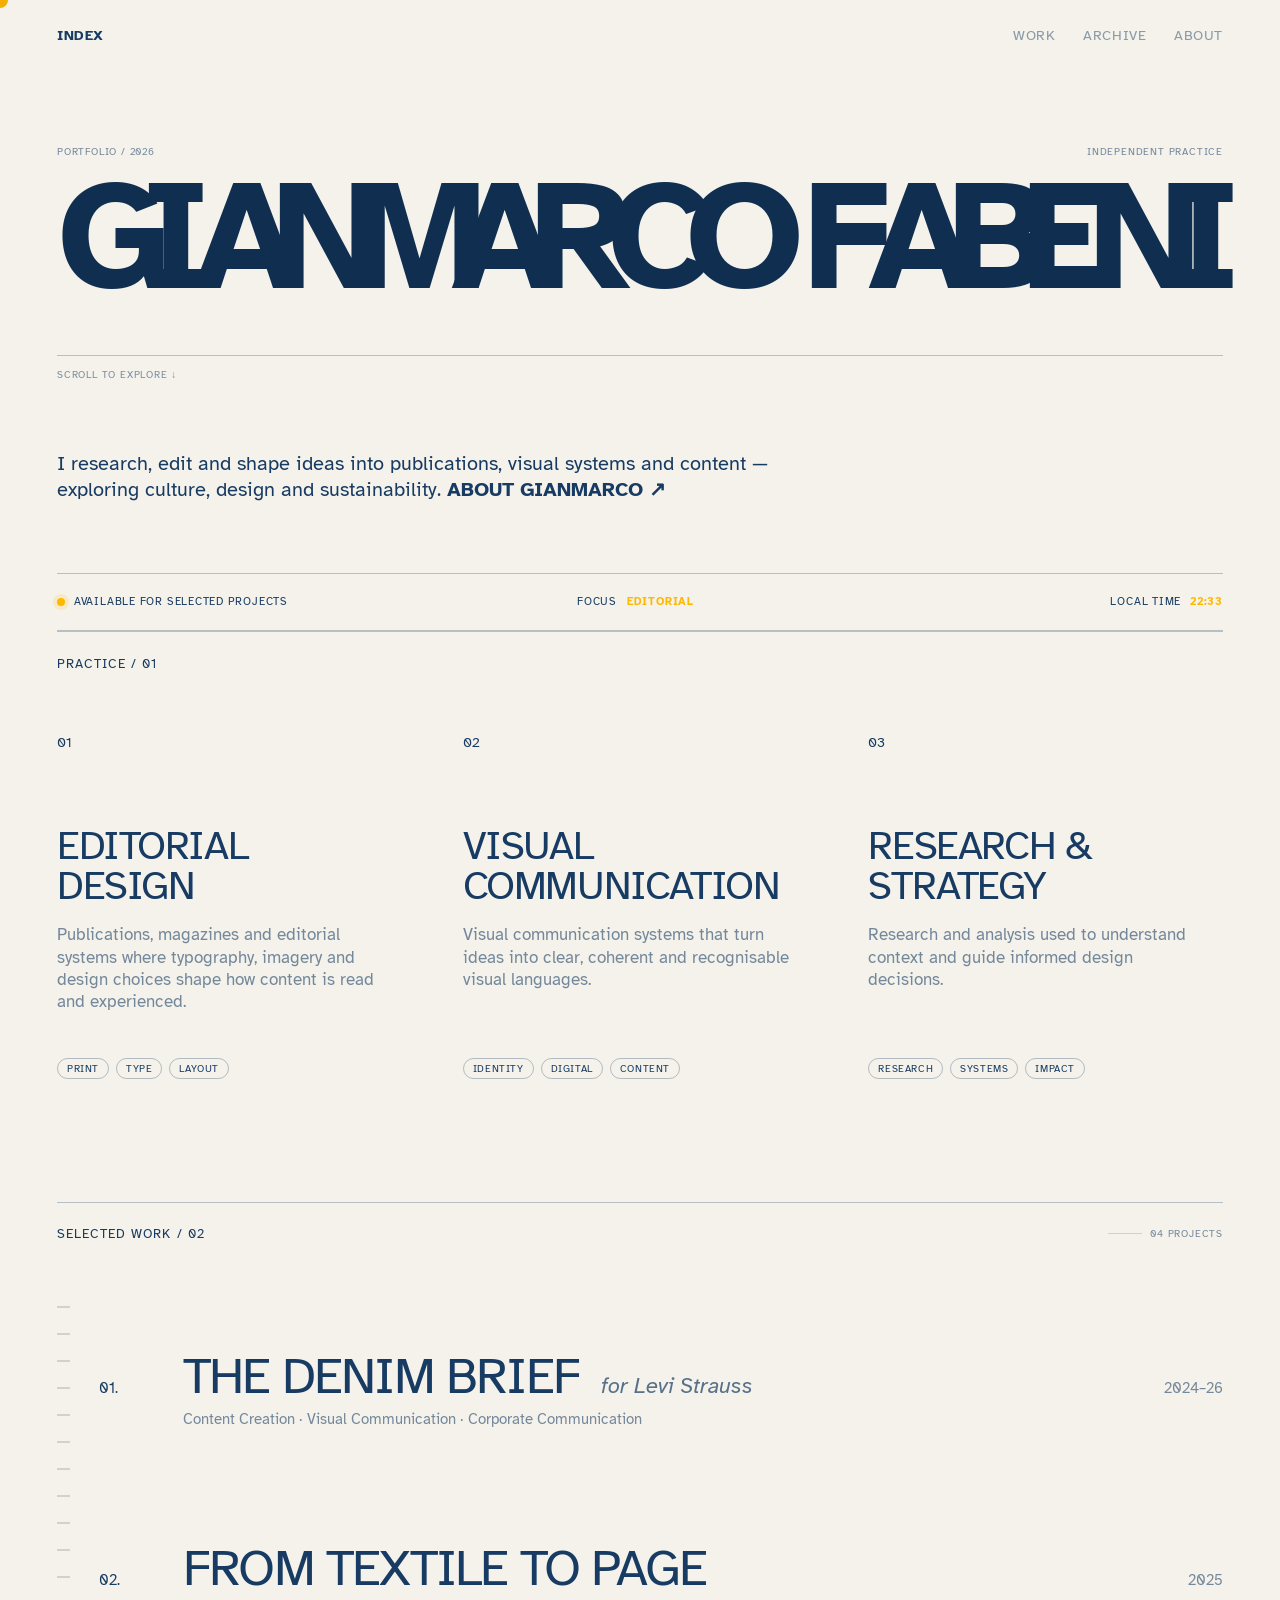
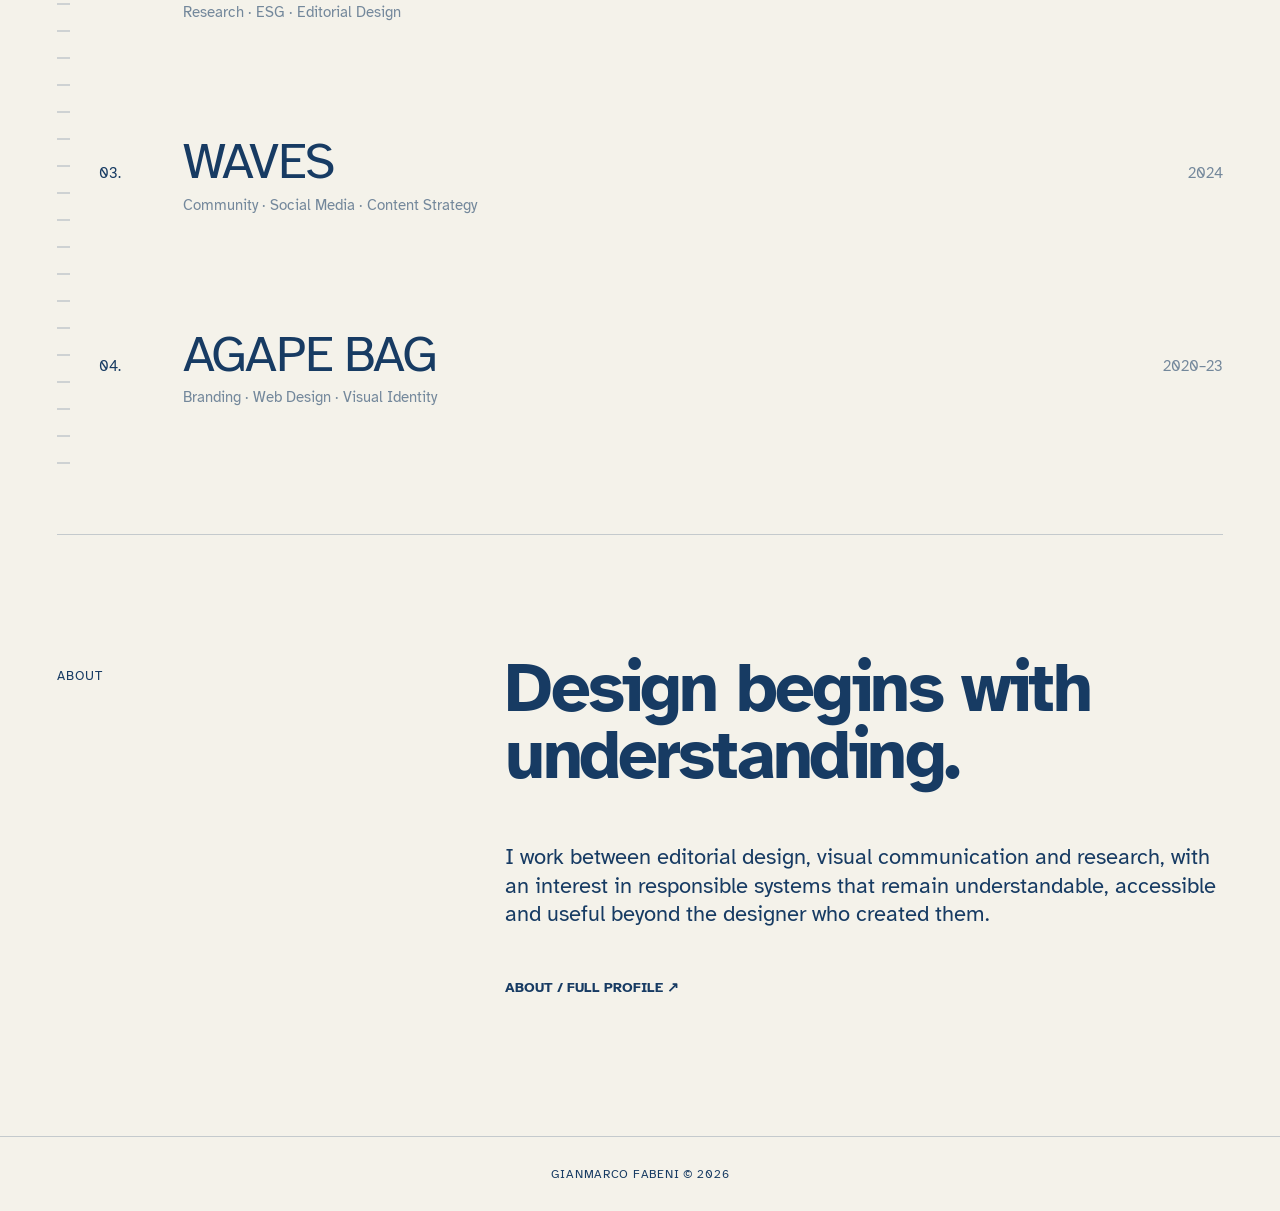
==== commit 50b8f594: "aggiorna il sito aggiorna il sito" ====
--- a/index.html
+++ b/index.html
@@ -74,7 +74,7 @@
         <article class="project" tabindex="0">
           <div class="project-row">
             <span class="number">01.</span>
-            <h2><span class="project-title-main">THE DENIM BRIEF</span><span class="project-client">for Levi Strauss</span></h2>
+            <h2><span class="project-title-main"><span class="project-title-prefix">THE DENIM</span> <span class="project-title-last">BRIEF</span></span><span class="project-client">for Levi Strauss</span></h2>
             <span class="year">2024–26</span>
           </div>
           <p class="tags">Content Creation · Visual Communication · Corporate Communication</p>
--- a/styles.css
+++ b/styles.css
@@ -30,7 +30,7 @@
 .intro{width:min(680px,58vw);margin-left:1px}
 .intro p{font-size:clamp(18px,1.55vw,25px);line-height:1.25;margin:0}
 .intro a,.project-more a,.about a{font-weight:700;white-space:nowrap}
-.work{padding:80px var(--margin) 130px}
+.work{padding:80px var(--margin) 70px}
 .section-label,.eyebrow{font-size:13px;letter-spacing:.08em;margin-bottom:52px}
 .project-index{border-top:1px solid rgba(23,59,99,.22)}
 .project{
@@ -1534,3 +1534,65 @@
   line-height:1.2;
   letter-spacing:.04em;
 }
+
+@media(max-width:760px){
+  .hero .dynamic-hero-name{
+    flex-wrap:wrap;
+    justify-content:flex-start;
+    white-space:normal;
+    font-size:clamp(34px,11.5vw,82px);
+  }
+  .hero .dynamic-hero-name .hero-space{
+    flex:0 0 100%;
+    width:100%;
+    min-width:0;
+    max-width:none;
+    height:0;
+  }
+}
+
+@media(max-width:760px){
+  .project .project-more,
+  .project:hover .project-more,
+  .project:focus-within .project-more{
+    max-height:none;
+    opacity:1;
+    transform:none;
+    margin-top:18px;
+    visibility:visible;
+  }
+  .project-more a:hover,
+  .project-more a:focus-visible,
+  .project-more a:active{
+    transform:none;
+  }
+}
+
+@media(max-width:760px){
+  .project-index > .project:first-of-type .project-row h2{
+    display:grid;
+    grid-template-columns:max-content max-content;
+    justify-content:start;
+    column-gap:.25em;
+    row-gap:0;
+    font-size:clamp(24px,8vw,36px);
+  }
+  .project-index > .project:first-of-type .project-title-main{
+    display:contents;
+  }
+  .project-index > .project:first-of-type .project-title-prefix{
+    grid-row:1;
+    grid-column:1 / -1;
+    white-space:nowrap;
+  }
+  .project-index > .project:first-of-type .project-title-last{
+    grid-row:2;
+    grid-column:1;
+    white-space:nowrap;
+  }
+  .project-index > .project:first-of-type .project-client{
+    grid-row:2;
+    grid-column:2;
+    white-space:nowrap;
+  }
+}
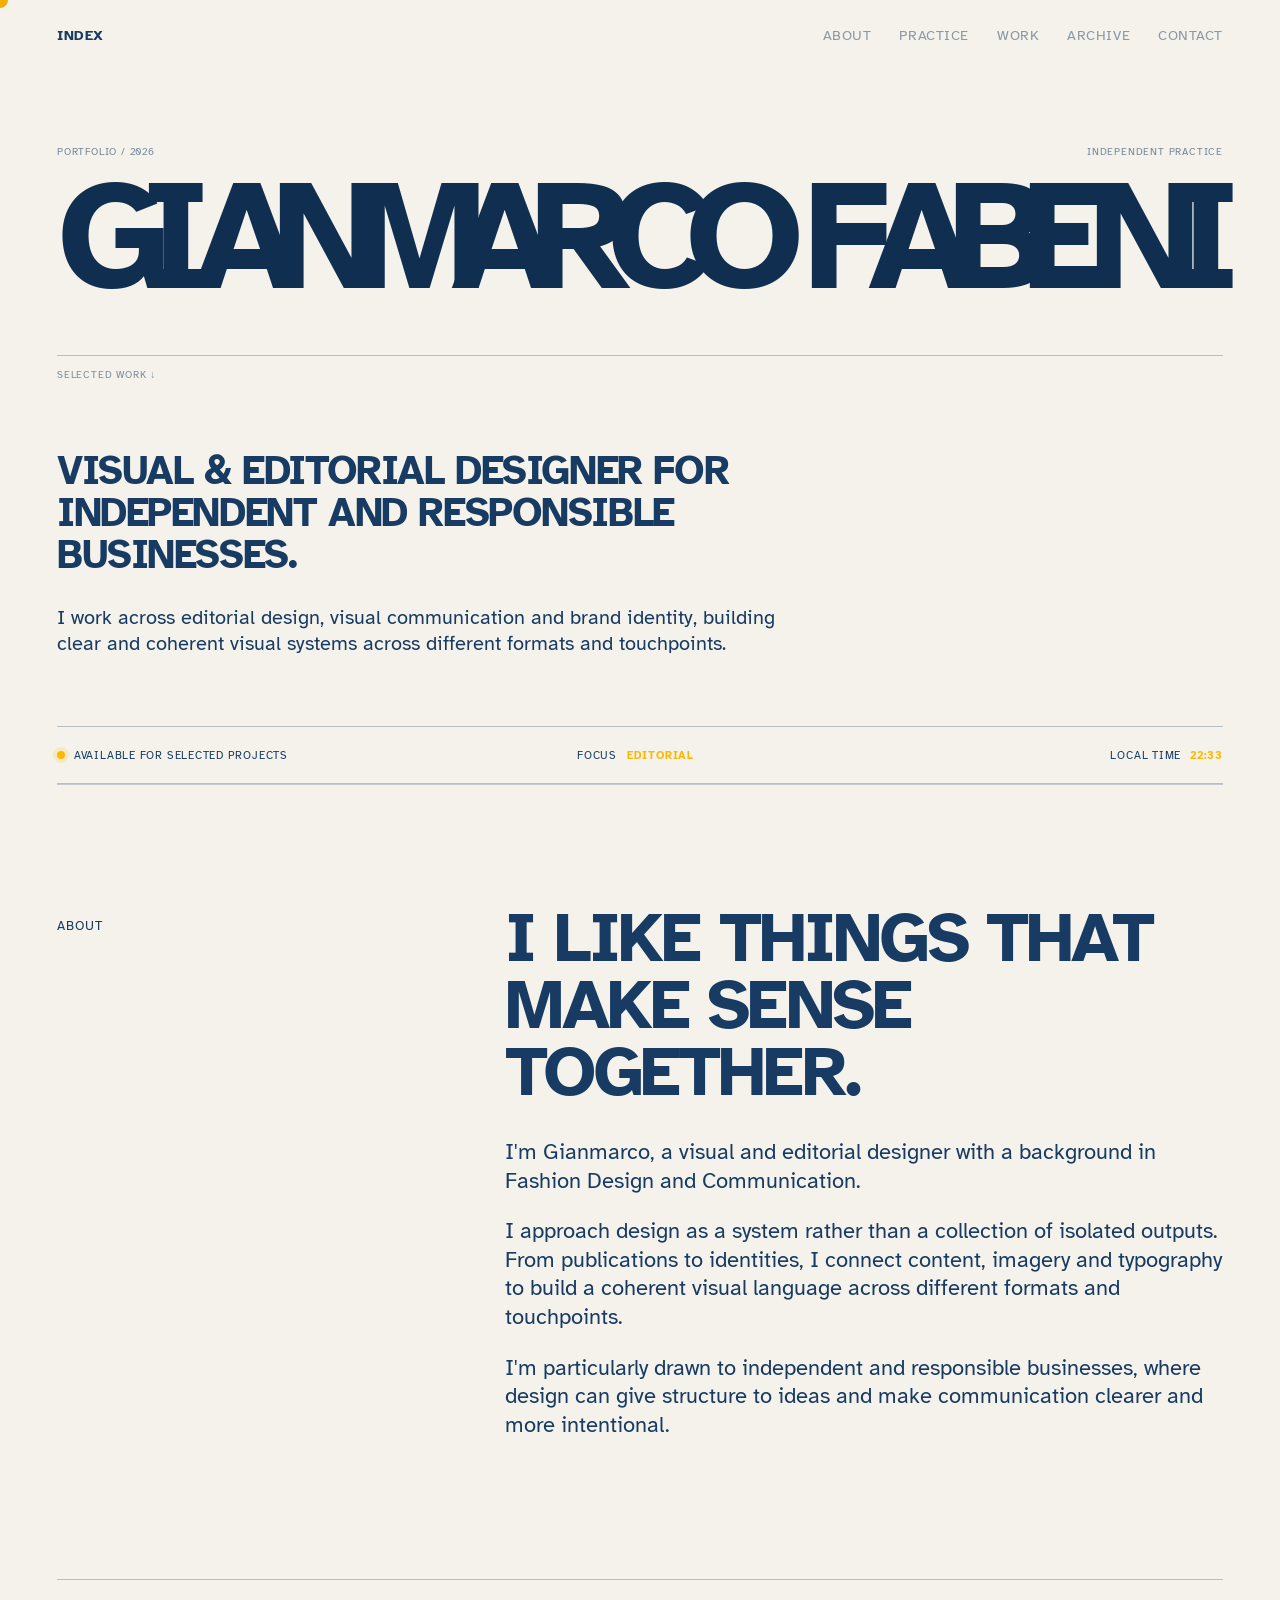
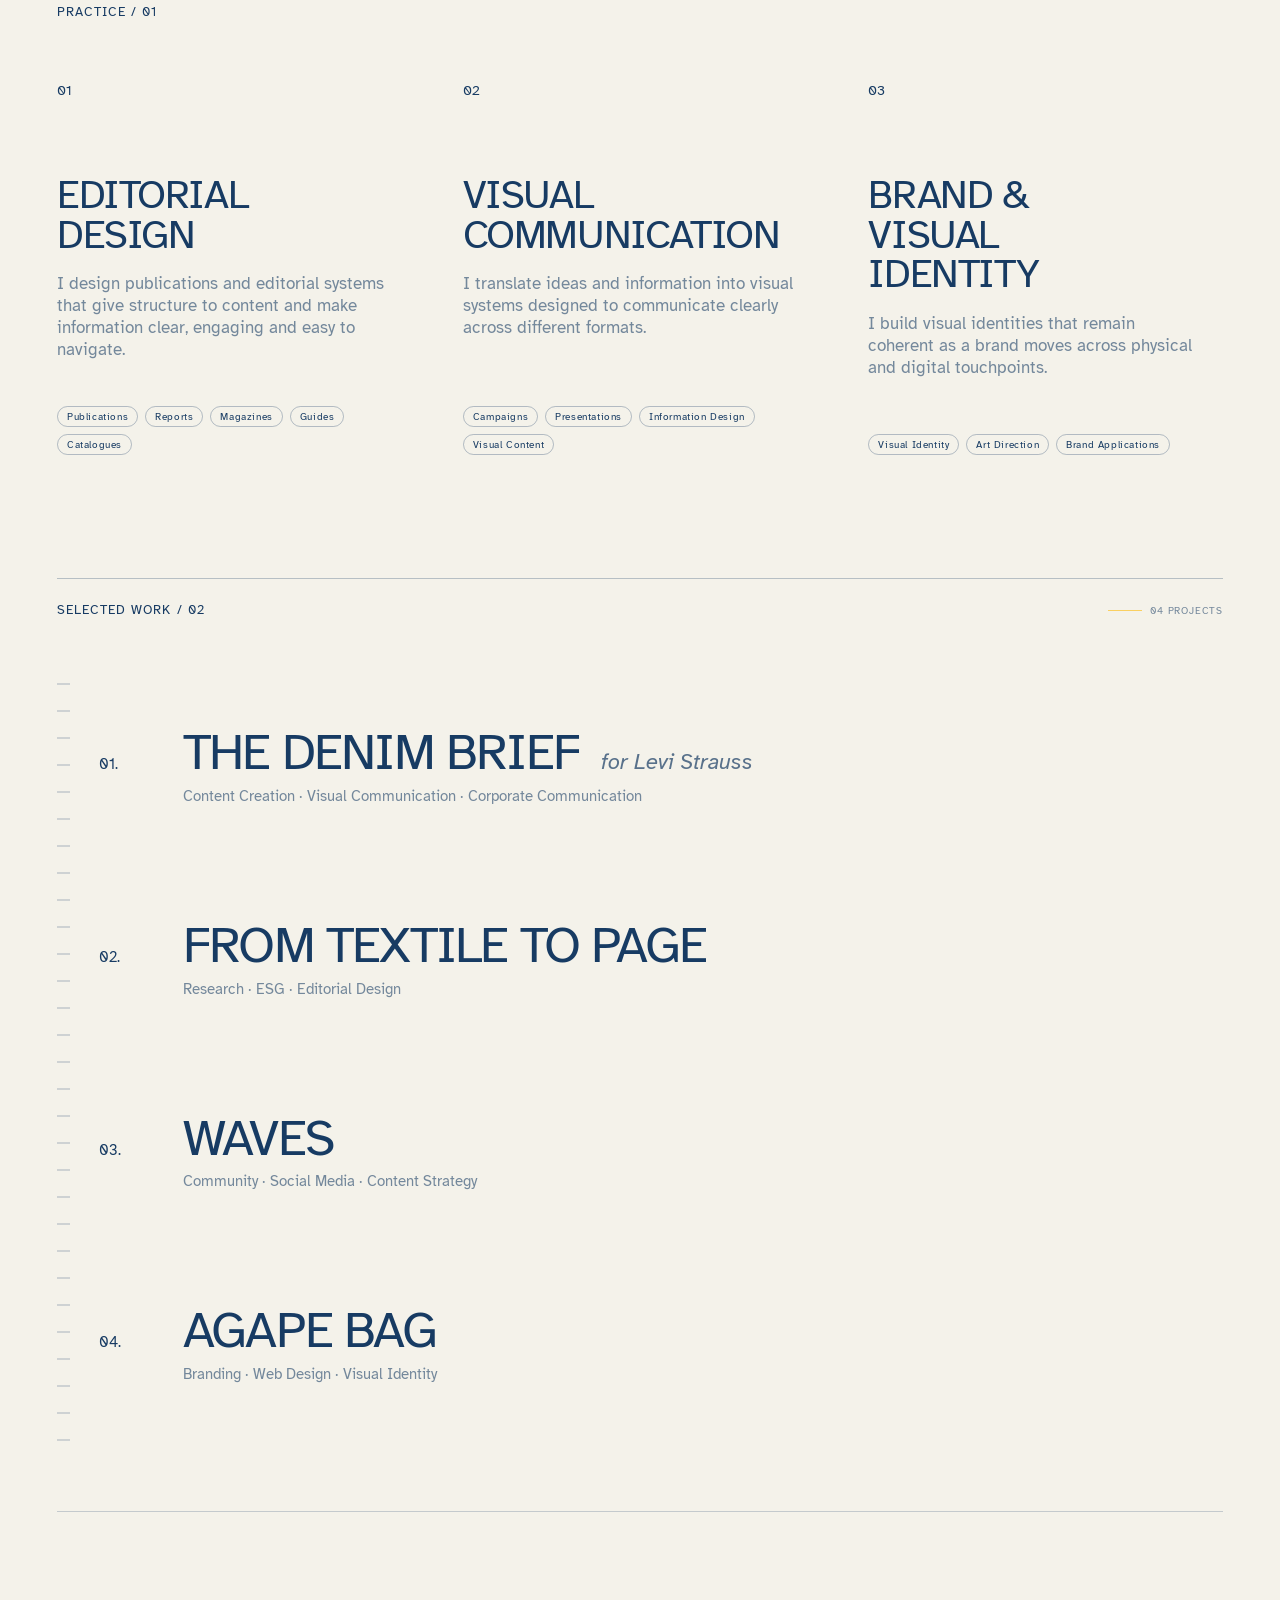
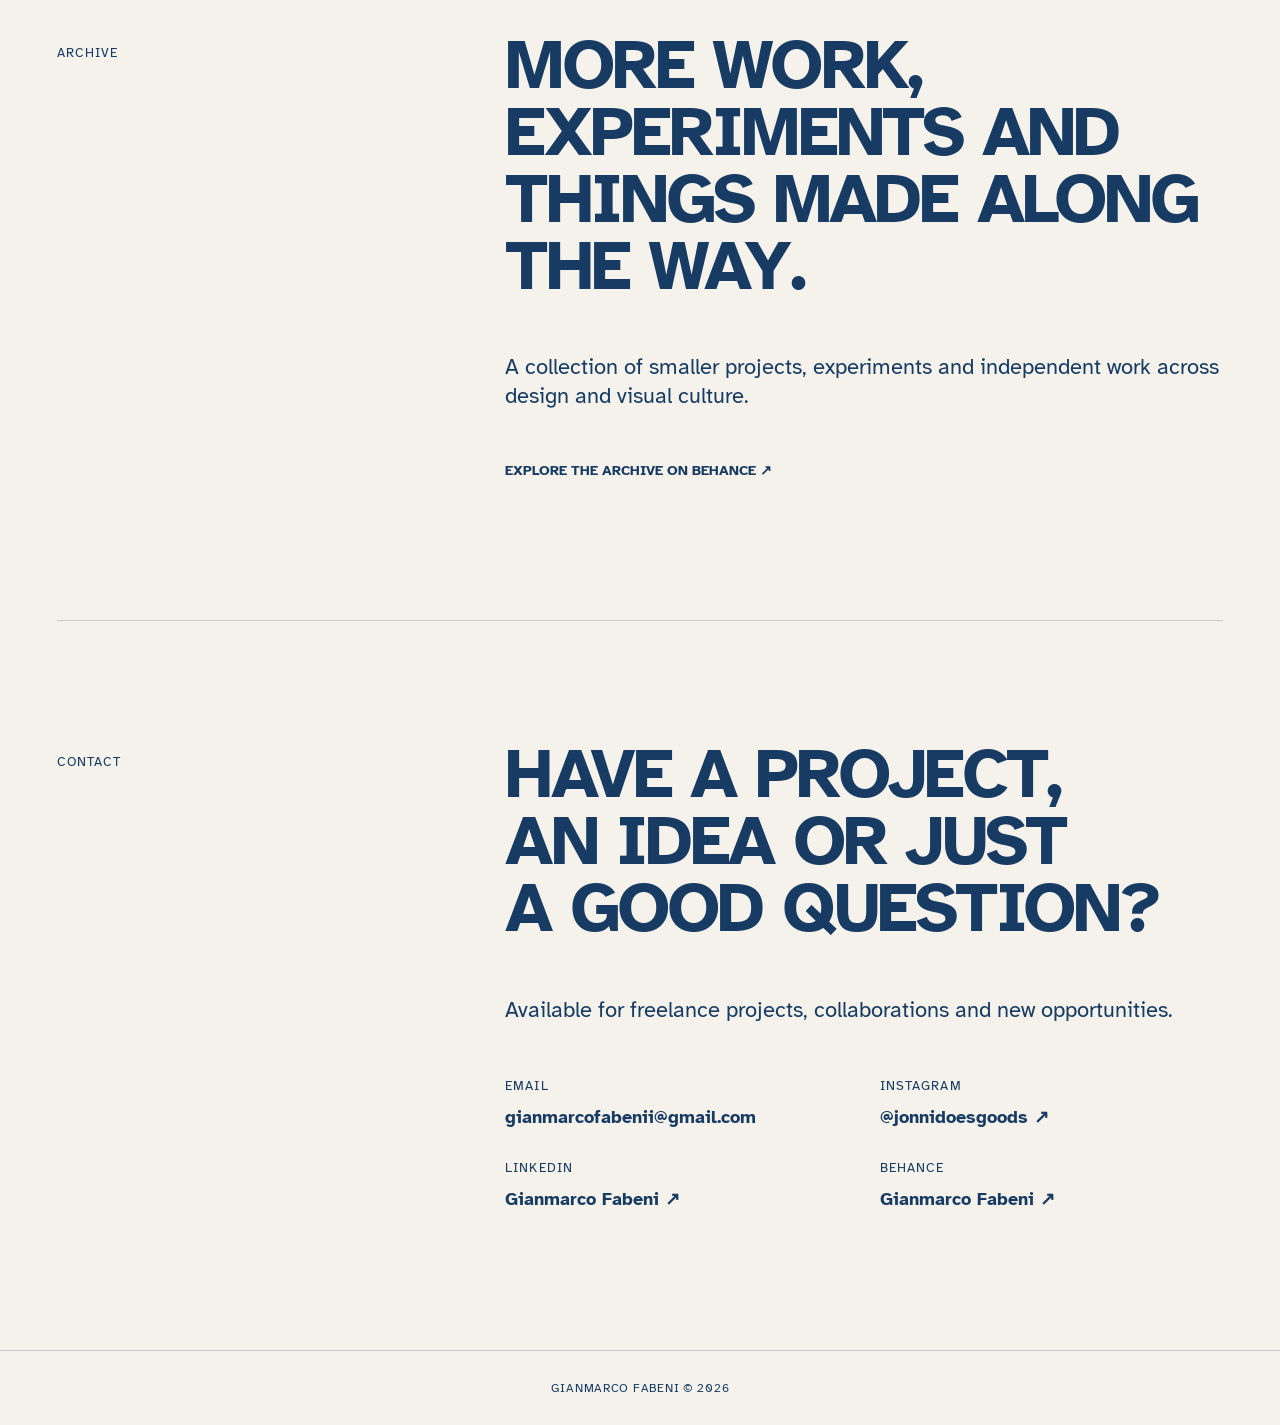
==== commit e9d3aa07: "Update portfolio landing page" ====
--- a/index.html
+++ b/index.html
@@ -10,31 +10,44 @@
   <link href="https://fonts.googleapis.com/css2?family=Atkinson+Hyperlegible:wght@400;700&display=swap" rel="stylesheet">
   <link rel="stylesheet" href="styles.css">
 </head>
-<body>
+<body class="homepage">
   <div class="cursor" aria-hidden="true"></div>
 
   <header class="site-header">
-    <span class="page-label">INDEX</span>
+    <a class="page-label" href="#top">INDEX</a>
     <nav aria-label="Main navigation">
+      <a href="#about">ABOUT</a>
+      <a href="#practice">PRACTICE</a>
       <a href="#work">WORK</a>
-      <a href="archive.html">ARCHIVE</a>
-      <a href="about.html">ABOUT</a>
+      <a href="#archive">ARCHIVE</a>
+      <a href="#contact">CONTACT</a>
     </nav>
   </header>
 
   <main id="top">
     <section class="hero">
       <div class="hero-meta"><span>PORTFOLIO / 2026</span><span>INDEPENDENT PRACTICE</span></div><h1 class="masthead dynamic-hero-name" aria-label="Gianmarco Fabeni">GIANMARCO FABENI</h1>
-      <div class="hero-rule"></div><span class="scroll-cue">SCROLL TO EXPLORE ↓</span>
+      <div class="hero-rule"></div><a class="scroll-cue" href="#work">SELECTED WORK ↓</a>
       <div class="intro">
-        <p>I research, edit and shape ideas into publications, visual systems and content — exploring culture, design and sustainability. <a href="about.html">ABOUT GIANMARCO ↗</a></p>
+        <h2 class="hero-intro-title">VISUAL &amp; EDITORIAL DESIGNER FOR<br>INDEPENDENT AND RESPONSIBLE BUSINESSES.</h2>
+        <p>I work across editorial design, visual communication and brand identity, building clear and coherent visual systems across different formats and touchpoints.</p>
       </div>
     </section>
 
-    <section class="status-strip" aria-label="Current status">
+    <div class="status-strip" aria-label="Current status">
       <div class="status-item"><span class="status-dot"></span><span>AVAILABLE FOR SELECTED PROJECTS</span></div>
       <div class="status-item status-mode"><span>FOCUS</span><strong id="focus-mode">EDITORIAL</strong></div>
       <div class="status-item status-time"><span>LOCAL TIME</span><strong id="local-time">--:--</strong></div>
+    </div>
+
+    <section class="about home-about" id="about">
+      <p class="eyebrow">ABOUT</p>
+      <h2>I LIKE THINGS THAT MAKE SENSE TOGETHER.</h2>
+      <div class="home-copy">
+        <p>I'm Gianmarco, a visual and editorial designer with a background in Fashion Design and Communication.</p>
+        <p>I approach design as a system rather than a collection of isolated outputs. From publications to identities, I connect content, imagery and typography to build a coherent visual language across different formats and touchpoints.</p>
+        <p>I'm particularly drawn to independent and responsible businesses, where design can give structure to ideas and make communication clearer and more intentional.</p>
+      </div>
     </section>
 
     <section class="practice" id="practice" aria-labelledby="practice-title">
@@ -45,7 +58,7 @@
           <span class="practice-number">01</span>
           <div>
             <h2>EDITORIAL DESIGN</h2>
-            <p>Publications, magazines and editorial systems where typography, imagery and design choices shape how content is read and experienced.</p><div class="practice-tags"><span>PRINT</span><span>TYPE</span><span>LAYOUT</span></div>
+            <p>I design publications and editorial systems that give structure to content and make information clear, engaging and easy to navigate.</p><div class="practice-tags"><span>Publications</span><span>Reports</span><span>Magazines</span><span>Guides</span><span>Catalogues</span></div>
           </div>
         </article>
 
@@ -53,15 +66,15 @@
           <span class="practice-number">02</span>
           <div>
             <h2>VISUAL COMMUNICATION</h2>
-            <p>Visual communication systems that turn ideas into clear, coherent and recognisable visual languages.</p><div class="practice-tags"><span>IDENTITY</span><span>DIGITAL</span><span>CONTENT</span></div>
+            <p>I translate ideas and information into visual systems designed to communicate clearly across different formats.</p><div class="practice-tags"><span>Campaigns</span><span>Presentations</span><span>Information Design</span><span>Visual Content</span></div>
           </div>
         </article>
 
         <article class="practice-item">
           <span class="practice-number">03</span>
           <div>
-            <h2>RESEARCH &amp; STRATEGY</h2>
-            <p>Research and analysis used to understand context and guide informed design decisions.</p><div class="practice-tags"><span>RESEARCH</span><span>SYSTEMS</span><span>IMPACT</span></div>
+            <h2>BRAND &amp; VISUAL IDENTITY</h2>
+            <p>I build visual identities that remain coherent as a brand moves across physical and digital touchpoints.</p><div class="practice-tags"><span>Visual Identity</span><span>Art Direction</span><span>Brand Applications</span></div>
           </div>
         </article>
       </div>
@@ -75,49 +88,55 @@
           <div class="project-row">
             <span class="number">01.</span>
             <h2><span class="project-title-main"><span class="project-title-prefix">THE DENIM</span> <span class="project-title-last">BRIEF</span></span><span class="project-client">for Levi Strauss</span></h2>
-            <span class="year">2024–26</span>
           </div>
           <p class="tags">Content Creation · Visual Communication · Corporate Communication</p>
-          <div class="project-more"><p>An internal communication project connecting retail data, product knowledge and store culture through editorial content.</p><a href="denim-brief.html" aria-label="Explore The Denim Brief">EXPLORE PROJECT ↗</a></div>
+          <div class="project-more"><p>An internal communication project connecting retail data, product knowledge and store culture through editorial content.</p><a href="https://www.behance.net/gallery/242064799/Levi-Strauss-The-Denim-Brief" target="_blank" rel="noopener noreferrer" aria-label="Explore The Denim Brief">EXPLORE PROJECT ↗</a></div>
         </article>
 
         <article class="project" tabindex="0">
           <div class="project-row">
             <span class="number">02.</span>
             <h2>FROM TEXTILE TO PAGE</h2>
-            <span class="year">2025</span>
           </div>
           <p class="tags">Research · ESG · Editorial Design</p>
-          <div class="project-more"><p>A research-led editorial project exploring how ESG principles can inform visual design, from production and material choices to inclusive communication.</p><a href="from-textile-to-page.html" aria-label="Explore From Textile to Page">EXPLORE PROJECT ↗</a></div>
+          <div class="project-more"><p>A research-led editorial project exploring how ESG principles can inform visual design, from production and material choices to inclusive communication.</p><a href="https://www.behance.net/gallery/242918231/Dal-tessuto-alla-pagina" target="_blank" rel="noopener noreferrer" aria-label="Explore From Textile to Page">EXPLORE PROJECT ↗</a></div>
         </article>
 
         <article class="project" tabindex="0">
           <div class="project-row">
             <span class="number">03.</span>
             <h2>WAVES</h2>
-            <span class="year">2024</span>
           </div>
           <p class="tags">Community · Social Media · Content Strategy</p>
-          <div class="project-more"><p>A communication ecosystem designed to build and engage a community through editorial content, social media, podcasts, music and events.</p><a href="waves.html" aria-label="Explore Waves">EXPLORE PROJECT ↗</a></div>
+          <div class="project-more"><p>A communication ecosystem designed to build and engage a community through editorial content, social media, podcasts, music and events.</p><a href="https://www.behance.net/gallery/209342683/Waves-Magazine" target="_blank" rel="noopener noreferrer" aria-label="Explore Waves">EXPLORE PROJECT ↗</a></div>
         </article>
 
         <article class="project" tabindex="0">
           <div class="project-row">
             <span class="number">04.</span>
             <h2>AGAPE BAG</h2>
-            <span class="year">2020–23</span>
           </div>
           <p class="tags">Branding · Web Design · Visual Identity</p>
-          <div class="project-more"><p>A visual identity developed to translate the brand’s character into a coherent visual language, extending from its core identity to web and physical touchpoints.</p><a href="agape-bag.html" aria-label="Explore Agape Bag">EXPLORE PROJECT ↗</a></div>
+          <div class="project-more"><p>A visual identity developed to translate the brand’s character into a coherent visual language, extending from its core identity to web and physical touchpoints.</p><a href="https://www.behance.net/gallery/208869953/Agape-Bag-Branding" target="_blank" rel="noopener noreferrer" aria-label="Explore Agape Bag">EXPLORE PROJECT ↗</a></div>
         </article>
       </div>
     </section>
 
-    <section class="about" id="about">
-      <p class="eyebrow">ABOUT</p>
-      <h2>Design begins with understanding.</h2>
-      <p>I work between editorial design, visual communication and research, with an interest in responsible systems that remain understandable, accessible and useful beyond the designer who created them.</p>
-      <a href="about.html">ABOUT / FULL PROFILE ↗</a>
+    <section class="about home-archive" id="archive">
+      <p class="eyebrow">ARCHIVE</p>
+      <h2>MORE WORK, EXPERIMENTS AND<br>THINGS MADE ALONG THE WAY.</h2>
+      <p>A collection of smaller projects, experiments and independent work across design and visual culture.</p>
+      <a href="https://www.behance.net/gianmarcofabeni" target="_blank" rel="noopener noreferrer">EXPLORE THE ARCHIVE ON BEHANCE ↗</a></section>
+    <section class="about home-contact" id="contact">
+      <p class="eyebrow">CONTACT</p>
+      <h2>HAVE A PROJECT,<br>AN IDEA OR JUST<br>A GOOD QUESTION?</h2>
+      <p>Available for freelance projects, collaborations and new opportunities.</p>
+      <div class="contact-links">
+        <a href="mailto:gianmarcofabenii@gmail.com"><span>EMAIL</span><strong>gianmarcofabenii@gmail.com</strong></a>
+        <a href="https://www.instagram.com/jonnidoesgoods/" target="_blank" rel="noopener noreferrer"><span>INSTAGRAM</span><strong>@jonnidoesgoods ↗</strong></a>
+        <a href="https://www.linkedin.com/in/gianmarcofabeni/" target="_blank" rel="noopener noreferrer"><span>LINKEDIN</span><strong>Gianmarco Fabeni ↗</strong></a>
+        <a href="https://www.behance.net/gianmarcofabeni" target="_blank" rel="noopener noreferrer"><span>BEHANCE</span><strong>Gianmarco Fabeni ↗</strong></a>
+      </div>
     </section>
   </main>
 
--- a/styles.css
+++ b/styles.css
@@ -1596,3 +1596,42 @@
     white-space:nowrap;
   }
 }
+
+/* Homepage V1: keep every single-page navigation destination available. */
+@media(max-width:760px){
+  .homepage .site-header{flex-wrap:wrap;gap:20px;}
+  .homepage .site-header nav{flex-wrap:wrap;gap:16px;}
+  .homepage .site-header nav a:first-child{display:inline;}
+}
+
+/* Homepage V1: extend existing section typography and page guides. */
+.homepage .hero-intro-title{
+  margin:0 0 28px;
+  font-size:clamp(28px,3.15vw,48px);
+  font-weight:700;
+  line-height:1.04;
+  letter-spacing:-.035em;
+}
+.homepage .home-copy,
+.homepage .contact-links{grid-column:2;min-width:0;}
+.homepage .home-copy{max-width:720px;font-size:22px;line-height:1.3;}
+.homepage .home-copy p{margin:0 0 22px;}
+.homepage .home-copy p:last-child{margin-bottom:0;}
+.homepage .contact-links{
+  display:grid;grid-template-columns:repeat(2,minmax(0,1fr));
+  gap:32px;margin-top:32px;
+}
+.homepage .contact-links a{
+  display:flex;flex-direction:column;align-items:flex-start;
+  gap:12px;white-space:normal;overflow-wrap:anywhere;
+}
+.homepage .contact-links span{font-size:13px;letter-spacing:.08em;font-weight:400;}
+.homepage .contact-links strong{font-size:clamp(16px,1.4vw,20px);font-weight:700;}
+.homepage .home-archive>a{white-space:normal;line-height:1.4;}
+.homepage main>section[id]{scroll-margin-top:28px;}
+@media(max-width:760px){
+  .homepage .home-copy,.homepage .contact-links{grid-column:1;}
+  .homepage .home-copy{font-size:19px;}
+  .homepage .about h2{font-size:clamp(34px,8vw,52px);overflow-wrap:break-word;}
+  .homepage .contact-links{grid-template-columns:1fr;}
+}
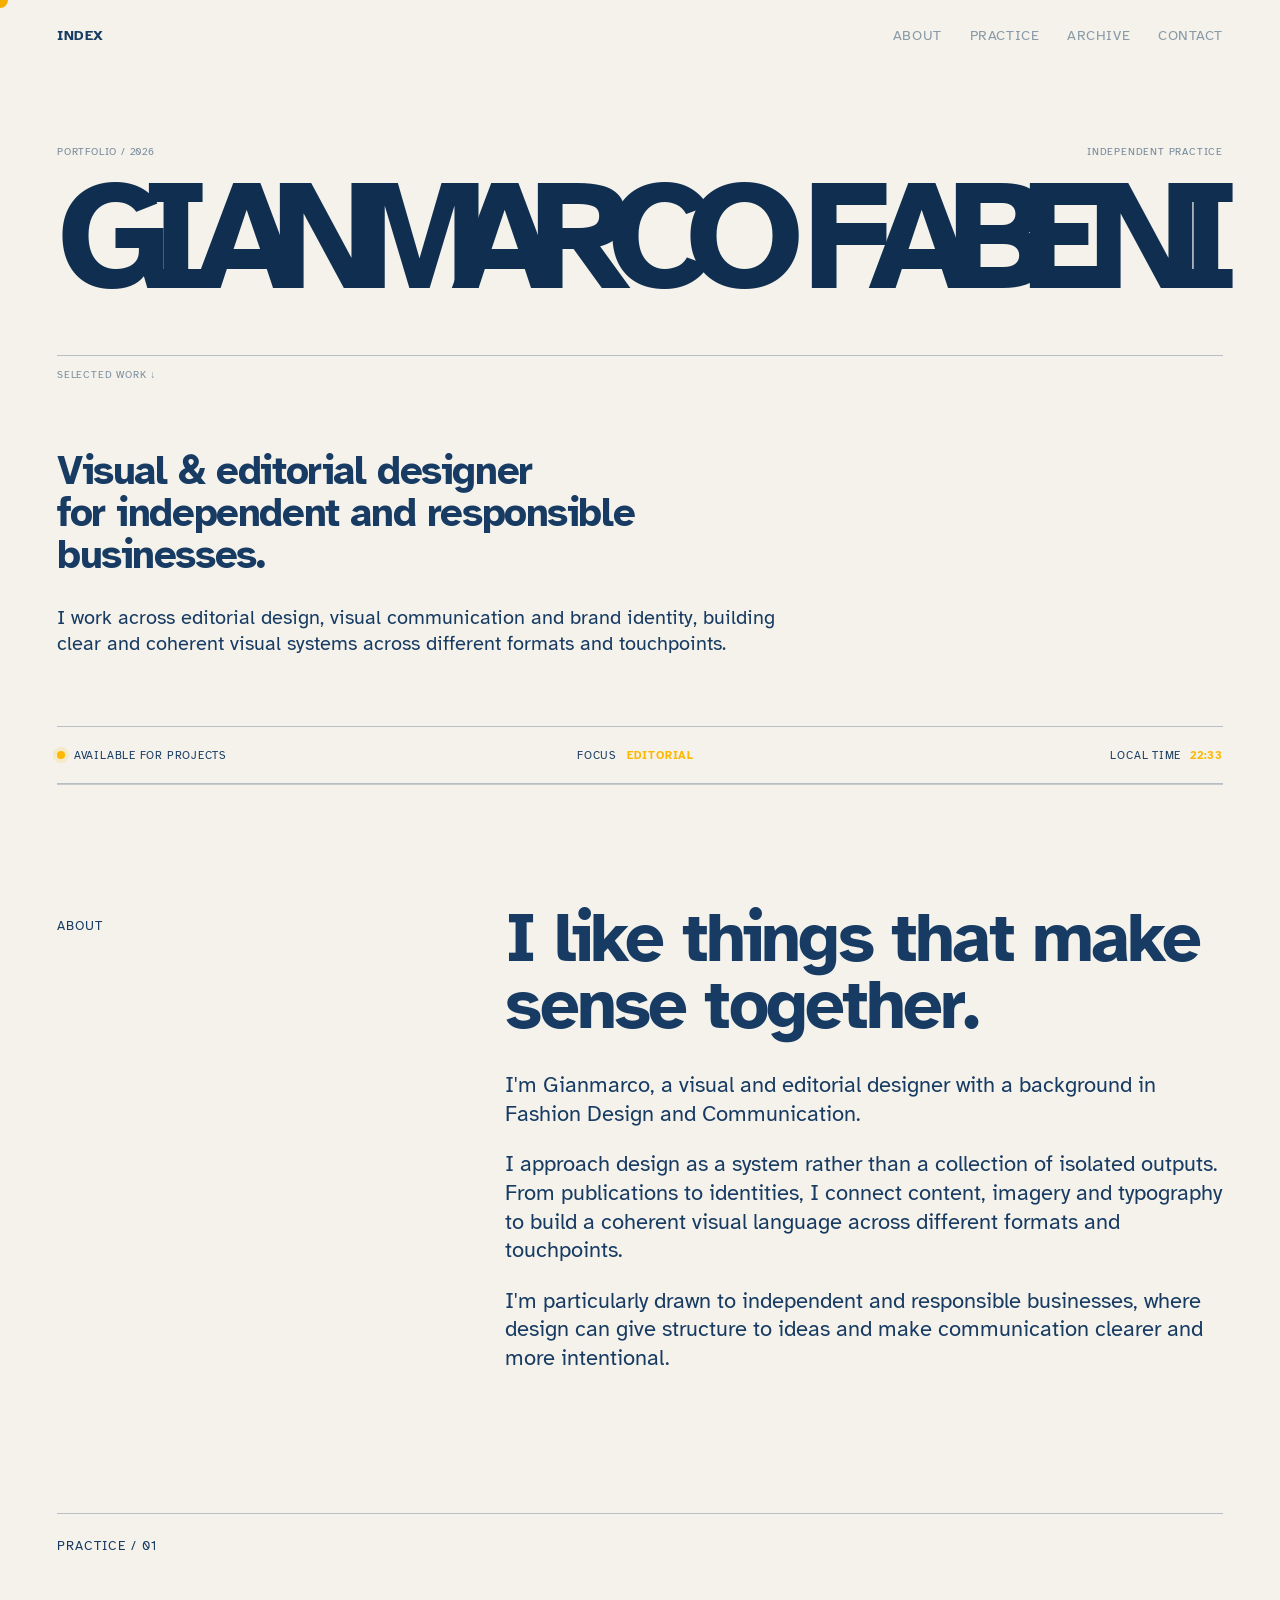
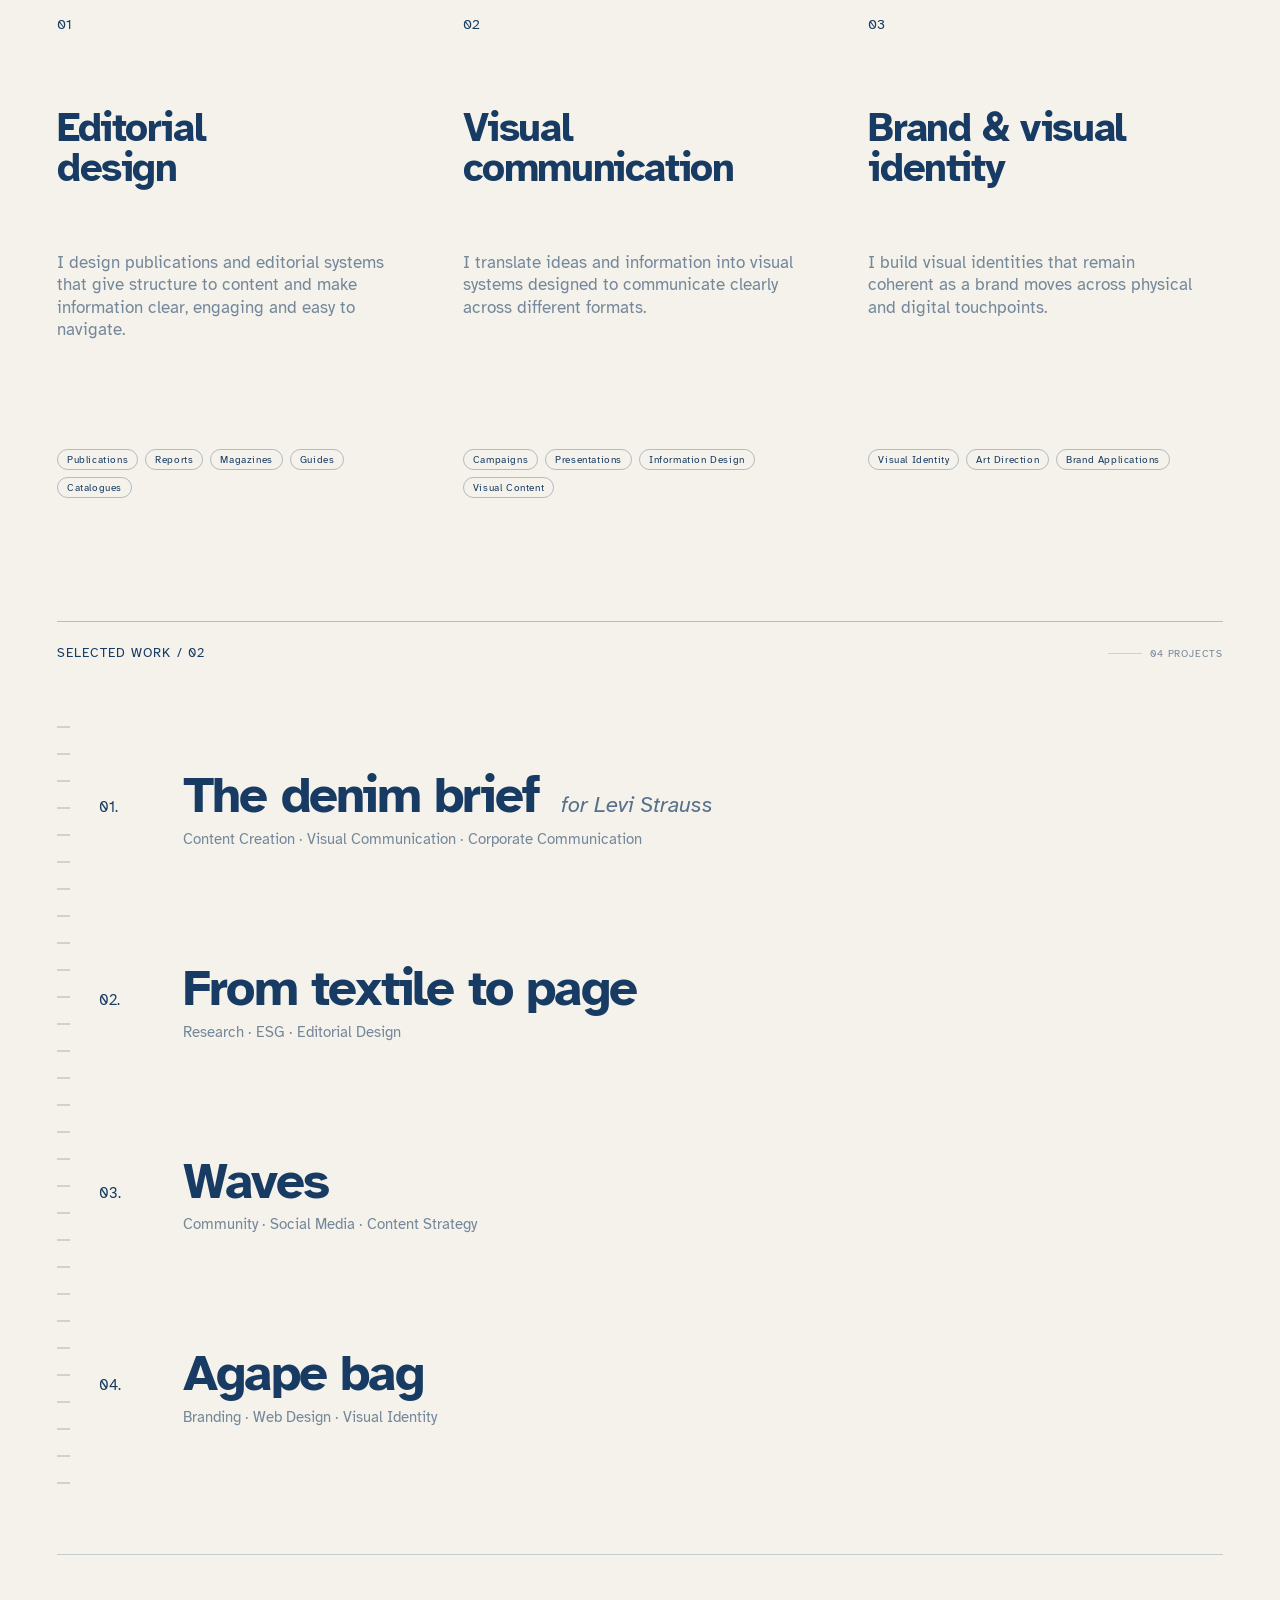
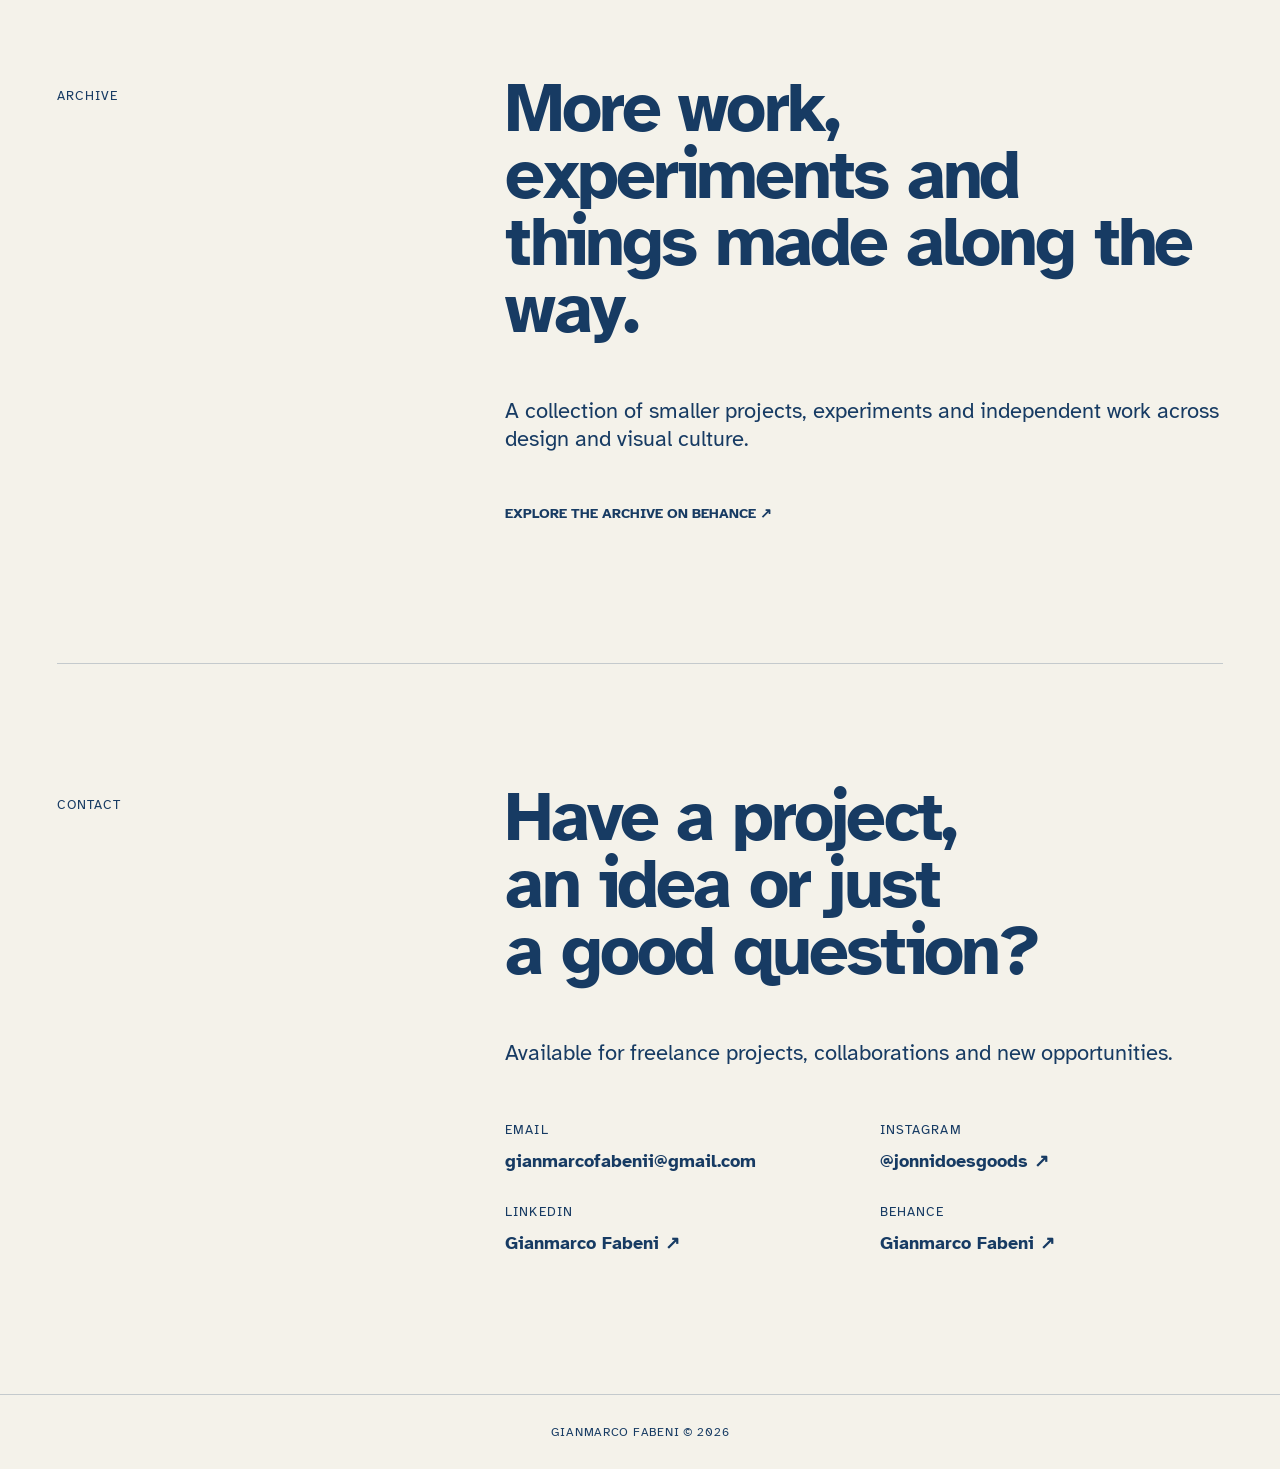
==== commit 66565382: "Refine responsive homepage typography and practice alignment" ====
--- a/index.html
+++ b/index.html
@@ -18,8 +18,7 @@
     <nav aria-label="Main navigation">
       <a href="#about">ABOUT</a>
       <a href="#practice">PRACTICE</a>
-      <a href="#work">WORK</a>
-      <a href="#archive">ARCHIVE</a>
+      <a href="https://www.behance.net/gianmarcofabeni" target="_blank" rel="noopener noreferrer">ARCHIVE</a>
       <a href="#contact">CONTACT</a>
     </nav>
   </header>
@@ -29,20 +28,20 @@
       <div class="hero-meta"><span>PORTFOLIO / 2026</span><span>INDEPENDENT PRACTICE</span></div><h1 class="masthead dynamic-hero-name" aria-label="Gianmarco Fabeni">GIANMARCO FABENI</h1>
       <div class="hero-rule"></div><a class="scroll-cue" href="#work">SELECTED WORK ↓</a>
       <div class="intro">
-        <h2 class="hero-intro-title">VISUAL &amp; EDITORIAL DESIGNER FOR<br>INDEPENDENT AND RESPONSIBLE BUSINESSES.</h2>
+        <h2 class="hero-intro-title">Visual &amp; editorial designer <span class="hero-phrase">for independent</span> and responsible businesses.</h2>
         <p>I work across editorial design, visual communication and brand identity, building clear and coherent visual systems across different formats and touchpoints.</p>
       </div>
     </section>
 
     <div class="status-strip" aria-label="Current status">
-      <div class="status-item"><span class="status-dot"></span><span>AVAILABLE FOR SELECTED PROJECTS</span></div>
+      <div class="status-item"><span class="status-dot"></span><span>AVAILABLE FOR PROJECTS</span></div>
       <div class="status-item status-mode"><span>FOCUS</span><strong id="focus-mode">EDITORIAL</strong></div>
       <div class="status-item status-time"><span>LOCAL TIME</span><strong id="local-time">--:--</strong></div>
     </div>
 
     <section class="about home-about" id="about">
       <p class="eyebrow">ABOUT</p>
-      <h2>I LIKE THINGS THAT MAKE SENSE TOGETHER.</h2>
+      <h2>I like things that make sense together.</h2>
       <div class="home-copy">
         <p>I'm Gianmarco, a visual and editorial designer with a background in Fashion Design and Communication.</p>
         <p>I approach design as a system rather than a collection of isolated outputs. From publications to identities, I connect content, imagery and typography to build a coherent visual language across different formats and touchpoints.</p>
@@ -57,7 +56,7 @@
         <article class="practice-item">
           <span class="practice-number">01</span>
           <div>
-            <h2>EDITORIAL DESIGN</h2>
+            <h2>Editorial design</h2>
             <p>I design publications and editorial systems that give structure to content and make information clear, engaging and easy to navigate.</p><div class="practice-tags"><span>Publications</span><span>Reports</span><span>Magazines</span><span>Guides</span><span>Catalogues</span></div>
           </div>
         </article>
@@ -65,7 +64,7 @@
         <article class="practice-item">
           <span class="practice-number">02</span>
           <div>
-            <h2>VISUAL COMMUNICATION</h2>
+            <h2>Visual communication</h2>
             <p>I translate ideas and information into visual systems designed to communicate clearly across different formats.</p><div class="practice-tags"><span>Campaigns</span><span>Presentations</span><span>Information Design</span><span>Visual Content</span></div>
           </div>
         </article>
@@ -73,7 +72,7 @@
         <article class="practice-item">
           <span class="practice-number">03</span>
           <div>
-            <h2>BRAND &amp; VISUAL IDENTITY</h2>
+            <h2>Brand &amp; visual identity</h2>
             <p>I build visual identities that remain coherent as a brand moves across physical and digital touchpoints.</p><div class="practice-tags"><span>Visual Identity</span><span>Art Direction</span><span>Brand Applications</span></div>
           </div>
         </article>
@@ -87,7 +86,7 @@
         <article class="project" tabindex="0">
           <div class="project-row">
             <span class="number">01.</span>
-            <h2><span class="project-title-main"><span class="project-title-prefix">THE DENIM</span> <span class="project-title-last">BRIEF</span></span><span class="project-client">for Levi Strauss</span></h2>
+            <h2><span class="project-title-main"><span class="project-title-prefix">The denim</span> <span class="project-title-last">brief</span></span><span class="project-client">for Levi Strauss</span></h2>
           </div>
           <p class="tags">Content Creation · Visual Communication · Corporate Communication</p>
           <div class="project-more"><p>An internal communication project connecting retail data, product knowledge and store culture through editorial content.</p><a href="https://www.behance.net/gallery/242064799/Levi-Strauss-The-Denim-Brief" target="_blank" rel="noopener noreferrer" aria-label="Explore The Denim Brief">EXPLORE PROJECT ↗</a></div>
@@ -96,40 +95,40 @@
         <article class="project" tabindex="0">
           <div class="project-row">
             <span class="number">02.</span>
-            <h2>FROM TEXTILE TO PAGE</h2>
+            <h2>From textile to page</h2>
           </div>
           <p class="tags">Research · ESG · Editorial Design</p>
-          <div class="project-more"><p>A research-led editorial project exploring how ESG principles can inform visual design, from production and material choices to inclusive communication.</p><a href="https://www.behance.net/gallery/242918231/Dal-tessuto-alla-pagina" target="_blank" rel="noopener noreferrer" aria-label="Explore From Textile to Page">EXPLORE PROJECT ↗</a></div>
+          <div class="project-more"><p>A research-led editorial project exploring how ESG principles can inform visual design, from production and material choices to inclusive communication.</p><a href="https://www.behance.net/gallery/256725377/From-Textile-to-Page" target="_blank" rel="noopener noreferrer" aria-label="Explore From Textile to Page">EXPLORE PROJECT ↗</a></div>
         </article>
 
         <article class="project" tabindex="0">
           <div class="project-row">
             <span class="number">03.</span>
-            <h2>WAVES</h2>
+            <h2>Waves</h2>
           </div>
           <p class="tags">Community · Social Media · Content Strategy</p>
-          <div class="project-more"><p>A communication ecosystem designed to build and engage a community through editorial content, social media, podcasts, music and events.</p><a href="https://www.behance.net/gallery/209342683/Waves-Magazine" target="_blank" rel="noopener noreferrer" aria-label="Explore Waves">EXPLORE PROJECT ↗</a></div>
+          <div class="project-more"><p>A communication ecosystem designed to build and engage a community through editorial content, social media, podcasts, music and events.</p><a href="https://www.behance.net/gallery/256837089/Waves-Community" target="_blank" rel="noopener noreferrer" aria-label="Explore Waves">EXPLORE PROJECT ↗</a></div>
         </article>
 
         <article class="project" tabindex="0">
           <div class="project-row">
             <span class="number">04.</span>
-            <h2>AGAPE BAG</h2>
+            <h2>Agape bag</h2>
           </div>
           <p class="tags">Branding · Web Design · Visual Identity</p>
-          <div class="project-more"><p>A visual identity developed to translate the brand’s character into a coherent visual language, extending from its core identity to web and physical touchpoints.</p><a href="https://www.behance.net/gallery/208869953/Agape-Bag-Branding" target="_blank" rel="noopener noreferrer" aria-label="Explore Agape Bag">EXPLORE PROJECT ↗</a></div>
+          <div class="project-more"><p>A visual identity developed to translate the brand’s character into a coherent visual language, extending from its core identity to web and physical touchpoints.</p><a href="https://www.behance.net/gallery/256775159/Agape-Bag" target="_blank" rel="noopener noreferrer" aria-label="Explore Agape Bag">EXPLORE PROJECT ↗</a></div>
         </article>
       </div>
     </section>
 
     <section class="about home-archive" id="archive">
       <p class="eyebrow">ARCHIVE</p>
-      <h2>MORE WORK, EXPERIMENTS AND<br>THINGS MADE ALONG THE WAY.</h2>
+      <h2>More work, experiments and<br>things made along the way.</h2>
       <p>A collection of smaller projects, experiments and independent work across design and visual culture.</p>
       <a href="https://www.behance.net/gianmarcofabeni" target="_blank" rel="noopener noreferrer">EXPLORE THE ARCHIVE ON BEHANCE ↗</a></section>
     <section class="about home-contact" id="contact">
       <p class="eyebrow">CONTACT</p>
-      <h2>HAVE A PROJECT,<br>AN IDEA OR JUST<br>A GOOD QUESTION?</h2>
+      <h2>Have a project,<br>an idea or just<br>a good question?</h2>
       <p>Available for freelance projects, collaborations and new opportunities.</p>
       <div class="contact-links">
         <a href="mailto:gianmarcofabenii@gmail.com"><span>EMAIL</span><strong>gianmarcofabenii@gmail.com</strong></a>
@@ -144,6 +143,6 @@
     <span>GIANMARCO FABENI © 2026</span>
   </footer>
 
-  <script src="script.js"></script>
+  <script src="script.js?v=mobile-fit-2"></script>
 </body>
 </html>
--- a/styles.css
+++ b/styles.css
@@ -1635,3 +1635,24 @@
   .homepage .about h2{font-size:clamp(34px,8vw,52px);overflow-wrap:break-word;}
   .homepage .contact-links{grid-template-columns:1fr;}
 }
+
+/* Homepage review: shared rows preserve the original three-column widths. */
+.homepage h2{text-transform:none;font-weight:700;}
+.homepage .hero-phrase{white-space:nowrap;}
+@media(min-width:761px){
+  .homepage .practice-list{grid-template-rows:auto auto 1fr auto;row-gap:18px;}
+  .homepage .practice-item{display:grid;grid-row:span 4;grid-template-columns:minmax(0,1fr);grid-template-rows:subgrid;}
+  .homepage .practice-item>div{display:contents;}
+  .homepage .practice-number{grid-column:1;grid-row:1;}
+  .homepage .practice-item h2{grid-column:1;grid-row:2;align-self:start;}
+  .homepage .practice-item p{grid-column:1;grid-row:3;margin-top:0;}
+  .homepage .practice-tags{grid-column:1;grid-row:4;margin-top:0;align-content:flex-start;}
+}
+@media(max-width:760px){
+  .homepage .hero .dynamic-hero-name{justify-content:flex-start;font-size:var(--mobile-name-size,11.5vw);column-gap:0;}
+  .homepage .hero .dynamic-hero-name .hero-char{flex:0 0 auto;}
+  .homepage .status-strip{grid-template-columns:minmax(0,1fr) auto;gap:8px;padding:16px 0;font-size:clamp(8px,2.5vw,11px);letter-spacing:0;}
+  .homepage .status-strip .status-item{white-space:nowrap;min-width:0;gap:5px;}
+  .homepage .status-time strong{font-size:inherit;}
+  .homepage .status-dot{flex-shrink:0;}
+}
